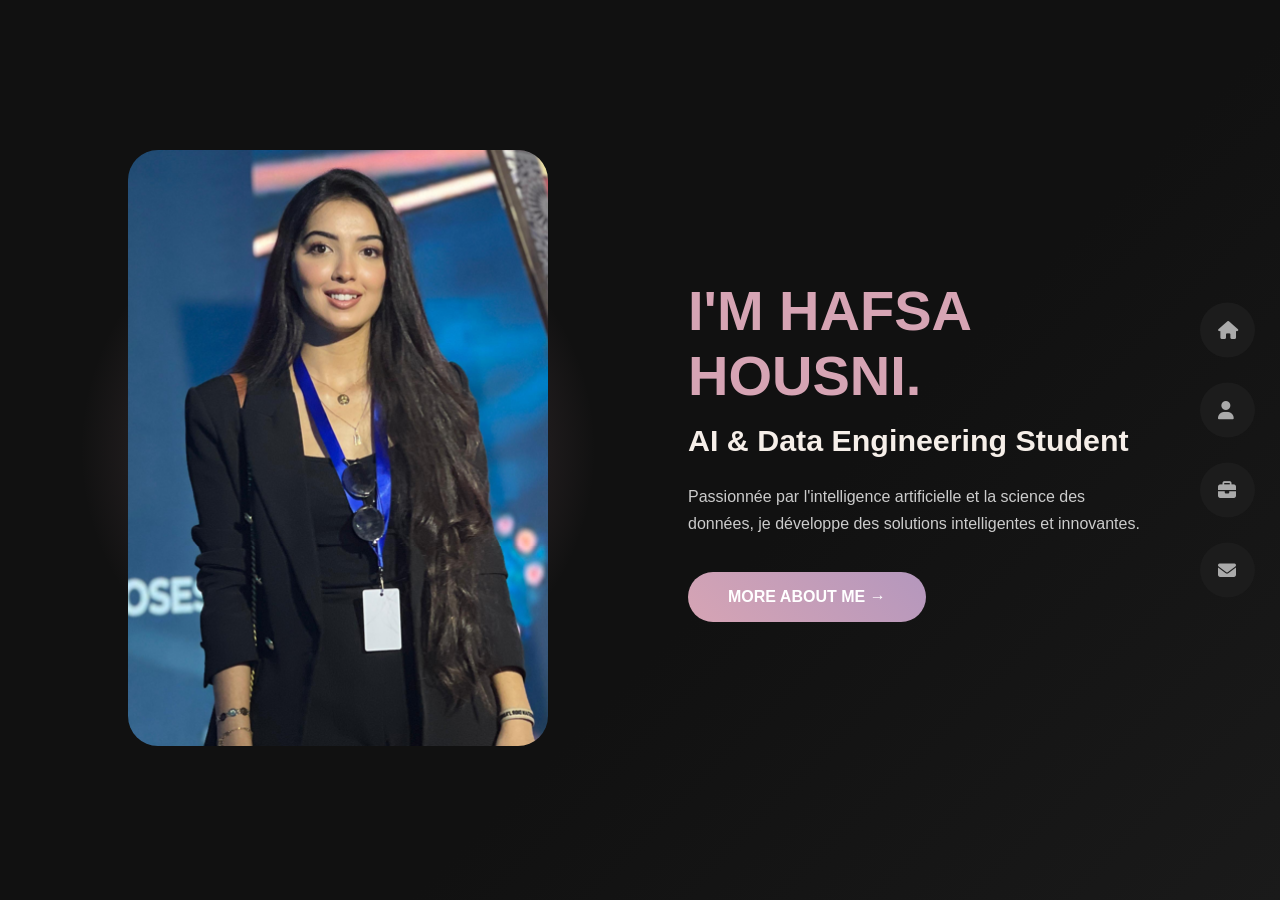
==== index.html @ fc38b6bf "Premier commit" ====
<!DOCTYPE html>
<html lang="fr">
<head>
<meta charset="UTF-8">
<meta name="viewport" content="width=device-width, initial-scale=1.0">
<title>Hafsa Housni | Portfolio</title>
<link rel="stylesheet" href="style.css">
<link rel="stylesheet" href="https://cdnjs.cloudflare.com/ajax/libs/font-awesome/6.5.0/css/all.min.css">
</head>

<body>

<!-- RIDEAU -->
<div class="curtain"></div>

<section class="hero">

    <!-- SIDE ICONS -->
    <div class="side-icons">

        <a href="index.html" class="icon">
            <i class="fas fa-home"></i>
            <span>HOME</span>
        </a>

        <a href="about.html" class="icon link-transition">
            <i class="fas fa-user"></i>
            <span>ABOUT</span>
        </a>

        <a href="projects.html" class="icon">
            <i class="fas fa-briefcase"></i>
            <span>PROJECTS</span>
        </a>

        <a href="contact.html" class="icon">
            <i class="fas fa-envelope"></i>
            <span>CONTACT</span>
        </a>

    </div>

    <div class="hero-container">

        <div class="hero-image">
            <img src="image.png" alt="Hafsa Housni">
        </div>

        <div class="hero-content">
            <h1>I'M HAFSA HOUSNI.</h1>
            <h2>AI & Data Engineering Student</h2>

            <p>
                Passionnée par l'intelligence artificielle et la science des données,
                je développe des solutions intelligentes et innovantes.
            </p>

            <a href="about.html" class="btn link-transition">
                MORE ABOUT ME →
            </a>
        </div>

    </div>

</section>

<script>
document.addEventListener("DOMContentLoaded", function () {

    const curtain = document.querySelector(".curtain");

    const links = document.querySelectorAll("a");

    links.forEach(link => {

        link.addEventListener("click", function (e) {

            const target = this.getAttribute("href");

            // Ignore liens externes (http, https, whatsapp, # etc.)
            if (
                target &&
                !target.startsWith("http") &&
                !target.startsWith("#") &&
                !this.hasAttribute("target")
            ) {

                e.preventDefault();

                curtain.classList.add("active");

                setTimeout(() => {
                    window.location.href = target;
                }, 700);
            }

        });

    });

});
</script>

</body>
</html>
---- style.css ----
:root {
    --primary: #d6a4b4;
    --secondary: #b497bd;
    --light: #f6efe9;
    --dark: #0f0f0f;
}

/* RESET */
* {
    margin: 0;
    padding: 0;
    box-sizing: border-box;
}

body {
    font-family: 'Segoe UI', sans-serif;
    background: var(--dark);
    color: white;
    overflow-x: hidden;
}

/* HERO */
.hero {
    height: 100vh;
    display: flex;
    align-items: center;
    background: linear-gradient(135deg, #111 60%, #1a1a1a 100%);
}

/* CONTAINER */
.hero-container {
    display: flex;
    align-items: center;
    justify-content: space-between;
    width: 80%;
    max-width: 1200px;
    margin: auto;
    gap: 140px;
}

/* IMAGE */
.hero-image {
    position: relative;
}

.hero-image img {
    width: 420px;
    border-radius: 30px;
    transition: 0.5s ease;
    position: relative;
    z-index: 2;
}

.hero-image::before {
    content: "";
    position: absolute;
    width: 520px;
    height: 520px;
    background: radial-gradient(circle, rgba(214,164,180,0.35), transparent 70%);
    border-radius: 50%;
    top: 50%;
    left: 50%;
    transform: translate(-50%, -50%);
    animation: pulse 4s infinite ease-in-out;
    z-index: 1;
}

.hero-image img:hover {
    transform: scale(1.08);
    box-shadow: 0 30px 70px rgba(214,164,180,0.5);
}

@keyframes pulse {
    0% { transform: translate(-50%, -50%) scale(1); opacity: 0.5; }
    50% { transform: translate(-50%, -50%) scale(1.15); opacity: 0.9; }
    100% { transform: translate(-50%, -50%) scale(1); opacity: 0.5; }
}

/* TEXT */
.hero-content {
    max-width: 500px;
}

.hero-content h1 {
    font-size: 3.5rem;
    color: var(--primary);
    margin-bottom: 15px;
}

.hero-content h2 {
    font-size: 1.9rem;
    margin-bottom: 25px;
    color: var(--light);
}

.hero-content p {
    line-height: 1.7;
    color: #ccc;
    margin-bottom: 35px;
}

/* BUTTON */
.btn {
    display: inline-block;
    padding: 16px 40px;
    background: linear-gradient(45deg, var(--primary), var(--secondary));
    color: white;
    text-decoration: none;
    border-radius: 50px;
    font-weight: bold;
    transition: 0.3s ease;
}

.btn:hover {
    transform: scale(1.06);
    box-shadow: 0 0 25px rgba(214, 164, 180, 0.7);
}

/* SIDE ICONS */
.side-icons {
    position: fixed;
    right: 25px;
    top: 50%;
    transform: translateY(-50%);
    display: flex;
    flex-direction: column;
    gap: 25px;
    z-index: 999;
}

.icon {
    display: flex;
    align-items: center;
    height: 55px;
    width: 55px;
    border-radius: 50px;
    background: #1c1c1c;
    color: #aaa;
    text-decoration: none;
    padding: 0 18px;
    transition: all 0.4s ease;
    overflow: hidden;
}

.icon i {
    font-size: 18px;
    min-width: 20px;
}

.icon span {
    margin-left: 15px;
    white-space: nowrap;
    opacity: 0;
    font-size: 14px;
    font-weight: 600;
    transition: opacity 0.3s ease;
}

/* Hover (ouvre vers la gauche) */
.icon:hover {
    width: 170px;
    background: linear-gradient(45deg, var(--primary), var(--secondary));
    color: white;
    transform: translateX(-10px);
}

.icon:hover span {
    opacity: 1;
}

/* ABOUT SECTION */
.about {
    height: 100vh;
    padding: 100px;
    background: #111;
}

/* RIDEAU ADAPTÉ À TA PALETTE */
.curtain {
    position: fixed;
    top: -100%;
    left: 0;
    width: 100%;
    height: 100%;
    background: linear-gradient(
        to bottom,
        var(--primary),
        var(--secondary),
        #8e6b97
    );
    z-index: 9999;
    transition: top 0.7s ease-in-out;
}

.curtain.active {
    top: 0;
}

.about-page {
    height: 100vh;
    background: linear-gradient(135deg, #111 60%, #1a1a1a 100%);
    display: flex;
    align-items: center;
}

.about-container {
    width: 80%;
    max-width: 1000px;
    margin: auto;
}

.about-container h1 {
    font-size: 3rem;
    color: var(--primary);
    margin-bottom: 30px;
}

/* ABOUT PAGE */

.about-page {
    padding: 100px 10%;
    background: linear-gradient(135deg, #111, #0f0f0f);
}

.about-title {
    text-align: center;
    font-size: 3rem;
    margin-bottom: 80px;
}

.about-title span {
    color: var(--primary);
}

.about-top {
    display: flex;
    justify-content: space-between;
    gap: 80px;
    margin-bottom: 100px;
}

.personal-info h3 {
    margin-bottom: 20px;
}

.personal-info p {
    margin-bottom: 12px;
    color: #ccc;
}

.download-btn {
    display: inline-block;
    margin-top: 20px;
    padding: 12px 25px;
    border-radius: 40px;
    background: linear-gradient(45deg, var(--primary), var(--secondary));
    color: white;
    text-decoration: none;
}

.stats {
    display: grid;
    grid-template-columns: repeat(2, 200px);
    gap: 30px;
}

.stat-box {
    background: #1a1a1a;
    padding: 30px;
    border-radius: 20px;
    text-align: center;
}

.stat-box h2 {
    color: var(--primary);
    font-size: 2rem;
}

.section-title {
    text-align: center;
    margin: 60px 0;
}

.skills-grid {
    display: grid;
    grid-template-columns: repeat(4, 1fr); /* 3 par ligne */
    gap: 70px 40px;
    justify-items: center;
    margin-bottom: 100px;
}

.circle {
    width: 120px;
    height: 120px;
    border-radius: 50%;
    border: 8px solid var(--secondary);
    display: flex;
    align-items: center;
    justify-content: center;
    margin: auto;
    color: white;
    font-weight: bold;
}

.timeline {
    border-left: 2px solid var(--secondary);
    padding-left: 40px;
}

.timeline-item {
    margin-bottom: 40px;
}

.year {
    background: var(--primary);
    padding: 5px 12px;
    border-radius: 20px;
    font-size: 12px;
}

/* RESPONSIVE */
@media (max-width: 900px) {
    .hero-container {
        flex-direction: column;
        text-align: center;
        gap: 60px;
    }

    .hero-image img {
        width: 260px;
    }

    .side-icons {
        display: none;
    }
}

/* CONTACT PAGE */

.contact-page {
    height: 100vh;
    background: linear-gradient(135deg, #111 60%, #0f0f0f 100%);
    display: flex;
    align-items: center;
    justify-content: center;
    text-align: center;
}

.contact-container {
    max-width: 600px;
}

.contact-title {
    font-size: 3.5rem;
    margin-bottom: 20px;
}

.contact-title span {
    color: var(--primary);
}

.contact-container h3 {
    margin-bottom: 20px;
}

.contact-container p {
    color: #ccc;
    margin-bottom: 40px;
}

.phone-box {
    background: #1a1a1a;
    padding: 20px;
    border-radius: 20px;
    margin-bottom: 40px;
}

.phone-box i {
    font-size: 24px;
    color: var(--primary);
    margin-bottom: 10px;
}

.send-btn {
    display: inline-block;
    padding: 15px 35px;
    border-radius: 50px;
    background: linear-gradient(45deg, var(--primary), var(--secondary));
    color: white;
    text-decoration: none;
    font-weight: bold;
    transition: 0.3s ease;
    margin-bottom: 40px;
}

.send-btn:hover {
    transform: scale(1.05);
    box-shadow: 0 0 25px rgba(214,164,180,0.6);
}

.social-icons {
    display: flex;
    justify-content: center;
    gap: 25px;
}

.social-icons a {
    width: 45px;
    height: 45px;
    background: #1c1c1c;
    border-radius: 50%;
    display: flex;
    align-items: center;
    justify-content: center;
    color: white;
    font-size: 18px;
    transition: 0.3s;
}

.social-icons a:hover {
    background: linear-gradient(45deg, var(--primary), var(--secondary));
}

.projects-page {
    padding: 120px 10%;
    background: linear-gradient(135deg, #111, #0f0f0f);
}

.projects-title {
    text-align: center;
    font-size: 3rem;
    margin-bottom: 80px;
}

.projects-title span {
    color: var(--primary);
}

.projects-grid {
    display: grid;
    grid-template-columns: repeat(3, 1fr);
    gap: 40px;
}

.project-card {
    height: 220px;
    background: #1a1a1a;
    border-radius: 20px;
    position: relative;
    overflow: hidden;
    cursor: pointer;
    transition: 0.4s ease;
}

.project-card:hover {
    transform: translateY(-10px);
    box-shadow: 0 20px 40px rgba(214,164,180,0.3);
}

.project-overlay {
    position: absolute;
    bottom: 0;
    width: 100%;
    padding: 20px;
    background: linear-gradient(to top, rgba(0,0,0,0.8), transparent);
}

.project-overlay h3 {
    margin-bottom: 5px;
    color: var(--primary);
}

.project-overlay p {
    font-size: 14px;
    color: #ccc;
}

@media (max-width: 900px) {
    .projects-grid {
        grid-template-columns: 1fr;
    }
}
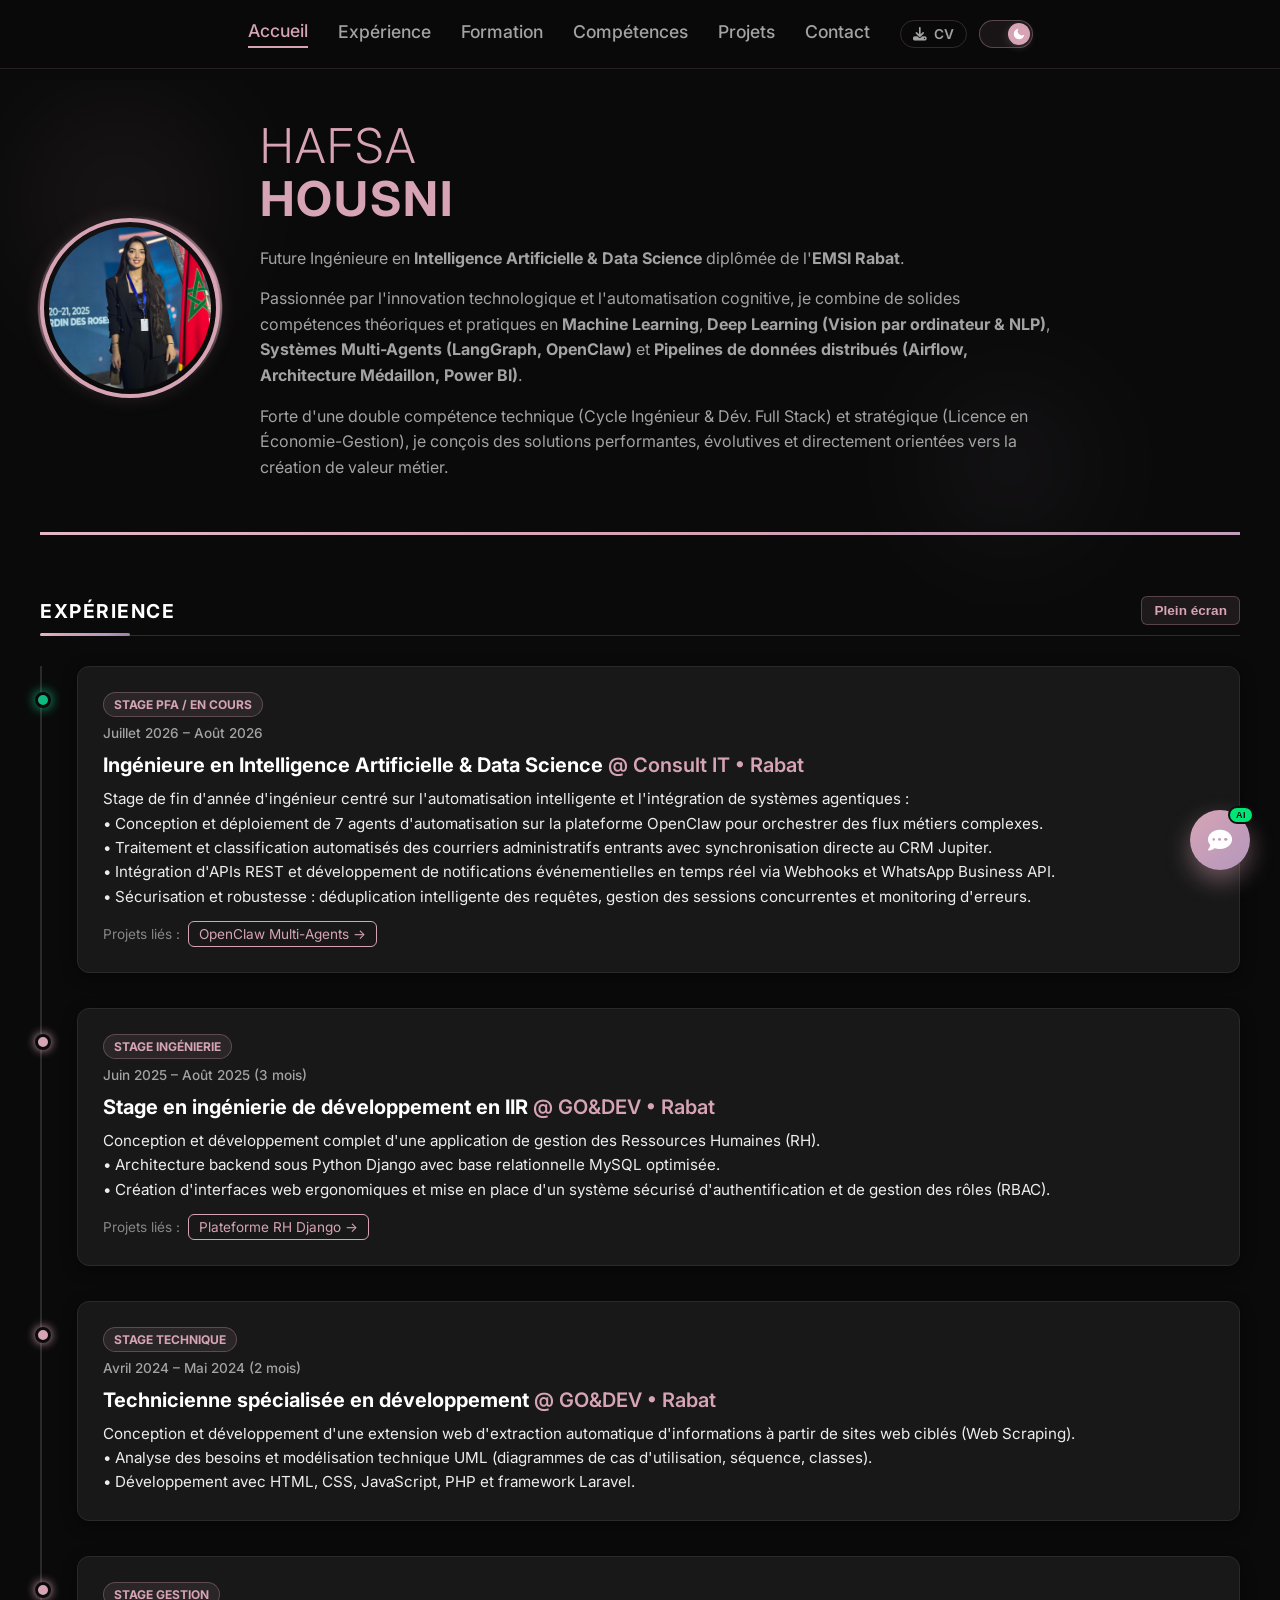
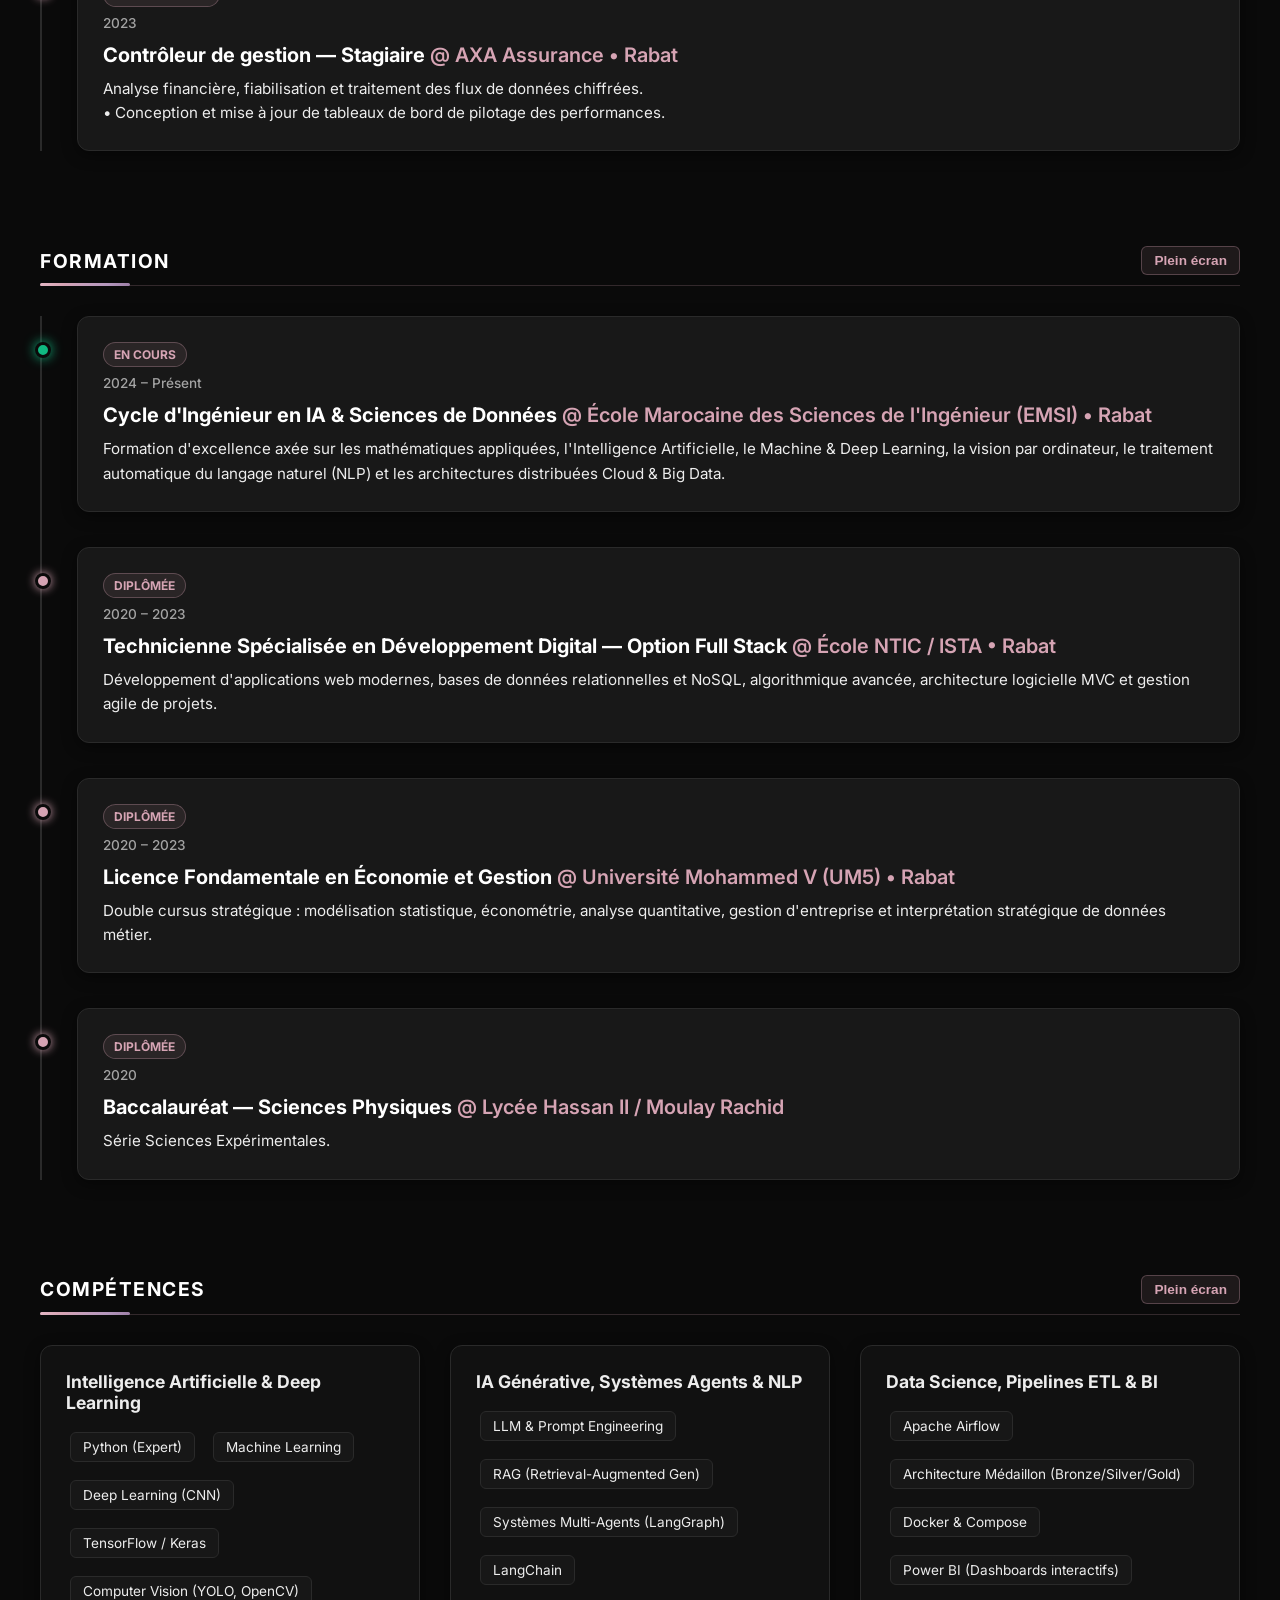
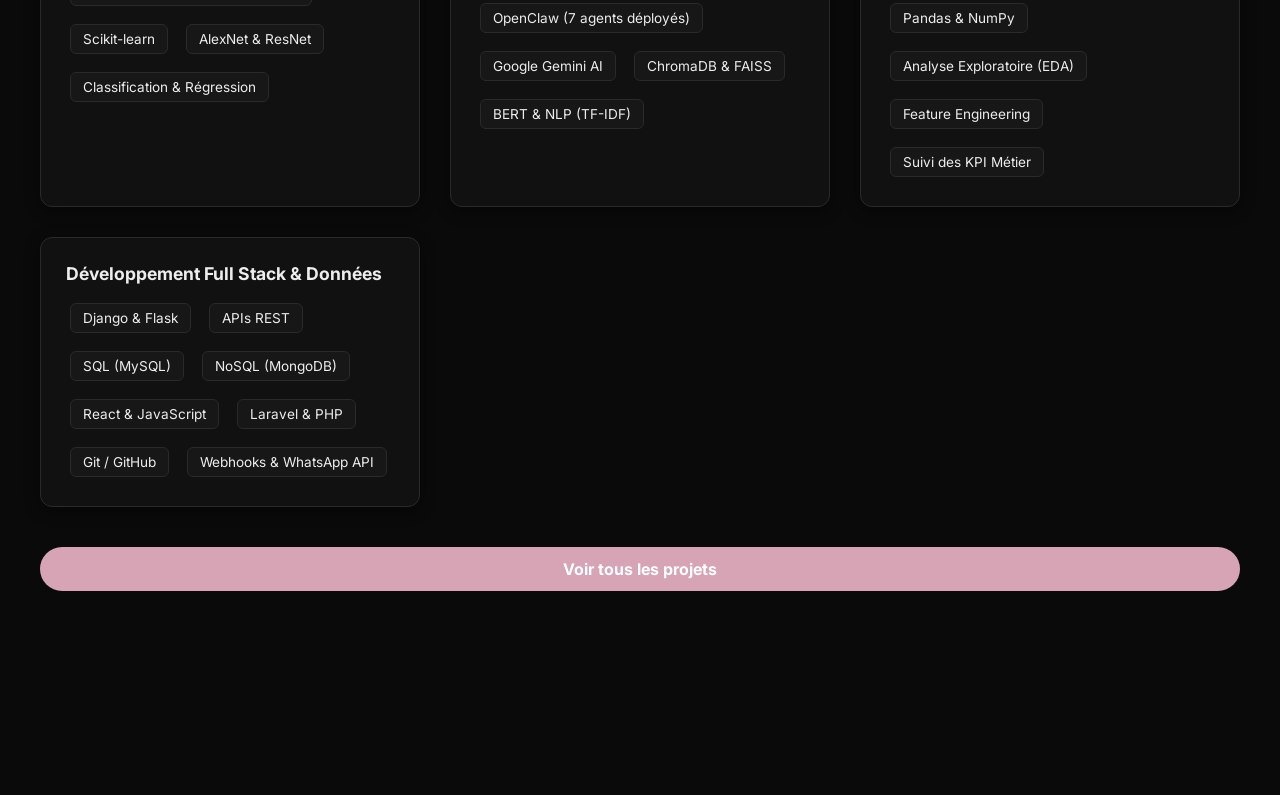
==== commit 8ff5c074: "Update portfolio" ====
--- a/index.html
+++ b/index.html
@@ -1,105 +1,527 @@
 <!DOCTYPE html>
-<html lang="fr">
+<html lang="fr" data-theme="dark">
 <head>
 <meta charset="UTF-8">
-<meta name="viewport" content="width=device-width, initial-scale=1.0">
+<meta name="viewport" content="width=device-width, initial-scale=1.0, viewport-fit=cover">
 <title>Hafsa Housni | Portfolio</title>
 <link rel="stylesheet" href="style.css">
+<link rel="stylesheet" href="chatbot.css">
 <link rel="stylesheet" href="https://cdnjs.cloudflare.com/ajax/libs/font-awesome/6.5.0/css/all.min.css">
+<script>
+  (function () {
+    var theme;
+    try { theme = localStorage.getItem('portfolio-theme'); } catch (e) { theme = null; }
+    if (theme !== 'light' && theme !== 'dark') {
+      theme = window.matchMedia && window.matchMedia('(prefers-color-scheme: dark)').matches ? 'dark' : 'dark';
+    }
+    document.documentElement.setAttribute('data-theme', theme);
+  })();
+</script>
 </head>
 
 <body>
-
-<!-- RIDEAU -->
-<div class="curtain"></div>
-
-<section class="hero">
-
-    <!-- SIDE ICONS -->
-    <div class="side-icons">
-
-        <a href="index.html" class="icon">
-            <i class="fas fa-home"></i>
-            <span>HOME</span>
-        </a>
-
-        <a href="about.html" class="icon link-transition">
-            <i class="fas fa-user"></i>
-            <span>ABOUT</span>
-        </a>
-
-        <a href="projects.html" class="icon">
-            <i class="fas fa-briefcase"></i>
-            <span>PROJECTS</span>
-        </a>
-
-        <a href="contact.html" class="icon">
-            <i class="fas fa-envelope"></i>
-            <span>CONTACT</span>
-        </a>
+<div id="root">
+    <div class="app-layout">
+
+        <!-- TOP NAVBAR (Style Exact Iyad Hadife) -->
+        <nav class="top-navbar" id="topNavbar">
+            <a href="#home" class="nav-brand-mobile">Portfolio</a>
+            <div class="nav-backdrop" id="navBackdrop" aria-hidden="true"></div>
+            
+            <div class="nav-links-container" id="navLinksContainer">
+                <a href="#home" class="nav-link active" data-nav="home">
+                    <span class="nav-link-icon" aria-hidden="true">⌂</span>
+                    <span class="nav-link-label">Accueil</span>
+                </a>
+                <a href="#experience" class="nav-link" data-nav="experience">
+                    <span class="nav-link-icon" aria-hidden="true">💼</span>
+                    <span class="nav-link-label">Expérience</span>
+                </a>
+                <a href="#education" class="nav-link" data-nav="education">
+                    <span class="nav-link-icon" aria-hidden="true">🎓</span>
+                    <span class="nav-link-label">Formation</span>
+                </a>
+                <a href="#skills" class="nav-link" data-nav="skills">
+                    <span class="nav-link-icon" aria-hidden="true">⚙</span>
+                    <span class="nav-link-label">Compétences</span>
+                </a>
+                <a href="projects.html" class="nav-link" data-nav="projects">
+                    <span class="nav-link-icon" aria-hidden="true">📁</span>
+                    <span class="nav-link-label">Projets</span>
+                </a>
+                <a href="contact.html" class="nav-link" data-nav="contact">
+                    <span class="nav-link-icon" aria-hidden="true">✉</span>
+                    <span class="nav-link-label">Contact</span>
+                </a>
+                <span class="nav-swipe-hint" aria-hidden="true">Glisser pour fermer</span>
+            </div>
+
+            <div class="nav-actions">
+                <a href="Hafsa_Housni_CV.pdf" download class="nav-link" style="border: 1px solid var(--border-light); padding: 5px 12px; border-radius: 18px; font-size: 0.85rem; font-weight: 600;">
+                    <i class="fas fa-download" style="margin-right: 4px;"></i> CV
+                </a>
+
+                <!-- THEME TOGGLE (Sun / Moon) -->
+                <button type="button" class="theme-toggle dark" id="themeToggleBtn" title="Changer de thème" aria-label="Changer de thème">
+                    <div class="theme-toggle-track">
+                        <div class="theme-toggle-thumb">
+                            <svg class="icon-sun" viewBox="0 0 24 24" fill="none" stroke="currentColor" stroke-width="2">
+                                <circle cx="12" cy="12" r="5"></circle>
+                                <line x1="12" y1="1" x2="12" y2="3"></line>
+                                <line x1="12" y1="21" x2="12" y2="23"></line>
+                                <line x1="4.22" y1="4.22" x2="5.64" y2="5.64"></line>
+                                <line x1="18.36" y1="18.36" x2="19.78" y2="19.78"></line>
+                                <line x1="1" y1="12" x2="3" y2="12"></line>
+                                <line x1="21" y1="12" x2="23" y2="12"></line>
+                                <line x1="4.22" y1="19.78" x2="5.64" y2="18.36"></line>
+                                <line x1="18.36" y1="5.64" x2="19.78" y2="4.22"></line>
+                            </svg>
+                            <svg class="icon-moon" viewBox="0 0 24 24" fill="currentColor">
+                                <path d="M21 12.79A9 9 0 1 1 11.21 3 7 7 0 0 0 21 12.79z"></path>
+                            </svg>
+                        </div>
+                    </div>
+                </button>
+
+                <!-- HAMBURGER BUTTON -->
+                <button class="hamburger-btn" id="hamburgerBtn" title="Menu" aria-label="Menu" aria-expanded="false">
+                    <span></span>
+                    <span></span>
+                    <span></span>
+                </button>
+            </div>
+
+            <!-- SCROLL PROGRESS BAR -->
+            <div class="scroll-progress" id="scrollProgressBar" aria-hidden="true"></div>
+        </nav>
+
+        <!-- MAIN CONTENT (Style Exact Iyad Hadife) -->
+        <main class="main-content">
+            <div class="about-container" id="home">
+
+                <!-- ==========================================
+                     PROFILE HEADER
+                     ========================================== -->
+                <section class="profile-header">
+                    <div class="profile-image-container">
+                        <img src="c.jpg" alt="Hafsa Housni" class="profile-image">
+                    </div>
+                    <div class="profile-info">
+                        <h1>
+                            <span class="first-name">HAFSA</span>
+                            <br>
+                            <span class="last-name">HOUSNI</span>
+                        </h1>
+                        <div class="profile-text">
+                            <p>
+                                Future Ingénieure en <strong>Intelligence Artificielle &amp; Data Science</strong> diplômée de l'<strong>EMSI Rabat</strong>.
+                            </p>
+                            <p>
+                                Passionnée par l'innovation technologique et l'automatisation cognitive, je combine de solides compétences théoriques et pratiques en 
+                                <strong>Machine Learning</strong>, <strong>Deep Learning (Vision par ordinateur &amp; NLP)</strong>, 
+                                <strong>Systèmes Multi-Agents (LangGraph, OpenClaw)</strong> et <strong>Pipelines de données distribués (Airflow, Architecture Médaillon, Power BI)</strong>.
+                            </p>
+                            <p>
+                                Forte d'une double compétence technique (Cycle Ingénieur &amp; Dév. Full Stack) et stratégique (Licence en Économie-Gestion), 
+                                je conçois des solutions performantes, évolutives et directement orientées vers la création de valeur métier.
+                            </p>
+                        </div>
+                    </div>
+                </section>
+
+                <div class="main-content-grid">
+
+                    <!-- ==========================================
+                         EXPÉRIENCE PROFESSIONNELLE
+                         ========================================== -->
+                    <section class="journey-section" id="experience">
+                        <div class="section-title-wrapper">
+                            <h2>Expérience</h2>
+                            <div class="section-header-actions">
+                                <button class="fullscreen-toggle-btn" id="fsExpBtn">Plein écran</button>
+                            </div>
+                        </div>
+
+                        <div class="timeline-frise">
+
+                            <!-- Expérience 1 -->
+                            <div class="timeline-frise-item zoom-timeline-card">
+                                <div class="timeline-frise-dot" data-status="Current"></div>
+                                <div class="timeline-frise-content">
+                                    <div class="journey-header-flex">
+                                        <span class="status-badge">Stage PFA / En cours</span>
+                                    </div>
+                                    <span class="timeline-date-badge">Juillet 2026 – Août 2026</span>
+                                    <h4>Ingénieure en Intelligence Artificielle &amp; Data Science <span class="company-name">@ Consult IT &bull; Rabat</span></h4>
+                                    <p>Stage de fin d'année d'ingénieur centré sur l'automatisation intelligente et l'intégration de systèmes agentiques :
+• Conception et déploiement de 7 agents d'automatisation sur la plateforme OpenClaw pour orchestrer des flux métiers complexes.
+• Traitement et classification automatisés des courriers administratifs entrants avec synchronisation directe au CRM Jupiter.
+• Intégration d'APIs REST et développement de notifications événementielles en temps réel via Webhooks et WhatsApp Business API.
+• Sécurisation et robustesse : déduplication intelligente des requêtes, gestion des sessions concurrentes et monitoring d'erreurs.</p>
+                                    <div class="experience-projects">
+                                        <span class="experience-projects-label">Projets liés :</span>
+                                        <a href="projects.html" class="experience-project-link">OpenClaw Multi-Agents →</a>
+                                    </div>
+                                </div>
+                            </div>
+
+                            <!-- Expérience 2 -->
+                            <div class="timeline-frise-item zoom-timeline-card">
+                                <div class="timeline-frise-dot" data-status="Previously"></div>
+                                <div class="timeline-frise-content">
+                                    <div class="journey-header-flex">
+                                        <span class="status-badge">Stage Ingénierie</span>
+                                    </div>
+                                    <span class="timeline-date-badge">Juin 2025 – Août 2025 (3 mois)</span>
+                                    <h4>Stage en ingénierie de développement en IIR <span class="company-name">@ GO&amp;DEV &bull; Rabat</span></h4>
+                                    <p>Conception et développement complet d'une application de gestion des Ressources Humaines (RH).
+• Architecture backend sous Python Django avec base relationnelle MySQL optimisée.
+• Création d'interfaces web ergonomiques et mise en place d'un système sécurisé d'authentification et de gestion des rôles (RBAC).</p>
+                                    <div class="experience-projects">
+                                        <span class="experience-projects-label">Projets liés :</span>
+                                        <a href="projects.html" class="experience-project-link">Plateforme RH Django →</a>
+                                    </div>
+                                </div>
+                            </div>
+
+                            <!-- Expérience 3 -->
+                            <div class="timeline-frise-item zoom-timeline-card">
+                                <div class="timeline-frise-dot" data-status="Previously"></div>
+                                <div class="timeline-frise-content">
+                                    <div class="journey-header-flex">
+                                        <span class="status-badge">Stage Technique</span>
+                                    </div>
+                                    <span class="timeline-date-badge">Avril 2024 – Mai 2024 (2 mois)</span>
+                                    <h4>Technicienne spécialisée en développement <span class="company-name">@ GO&amp;DEV &bull; Rabat</span></h4>
+                                    <p>Conception et développement d'une extension web d'extraction automatique d'informations à partir de sites web ciblés (Web Scraping).
+• Analyse des besoins et modélisation technique UML (diagrammes de cas d'utilisation, séquence, classes).
+• Développement avec HTML, CSS, JavaScript, PHP et framework Laravel.</p>
+                                </div>
+                            </div>
+
+                            <!-- Expérience 4 -->
+                            <div class="timeline-frise-item zoom-timeline-card">
+                                <div class="timeline-frise-dot" data-status="Previously"></div>
+                                <div class="timeline-frise-content">
+                                    <div class="journey-header-flex">
+                                        <span class="status-badge">Stage Gestion</span>
+                                    </div>
+                                    <span class="timeline-date-badge">2023</span>
+                                    <h4>Contrôleur de gestion — Stagiaire <span class="company-name">@ AXA Assurance &bull; Rabat</span></h4>
+                                    <p>Analyse financière, fiabilisation et traitement des flux de données chiffrées.
+• Conception et mise à jour de tableaux de bord de pilotage des performances.</p>
+                                </div>
+                            </div>
+
+                        </div>
+                    </section>
+
+                    <!-- ==========================================
+                         FORMATION ACADÉMIQUE
+                         ========================================== -->
+                    <section class="journey-section" id="education">
+                        <div class="section-title-wrapper">
+                            <h2>Formation</h2>
+                            <div class="section-header-actions">
+                                <button class="fullscreen-toggle-btn" id="fsEduBtn">Plein écran</button>
+                            </div>
+                        </div>
+
+                        <div class="timeline-frise">
+
+                            <!-- Formation 1 -->
+                            <div class="timeline-frise-item zoom-timeline-card">
+                                <div class="timeline-frise-dot" data-status="Current"></div>
+                                <div class="timeline-frise-content">
+                                    <div class="journey-header-flex">
+                                        <span class="status-badge">En cours</span>
+                                    </div>
+                                    <span class="timeline-date-badge">2024 – Présent</span>
+                                    <h4>Cycle d'Ingénieur en IA &amp; Sciences de Données <span class="company-name">@ École Marocaine des Sciences de l'Ingénieur (EMSI) &bull; Rabat</span></h4>
+                                    <p>Formation d'excellence axée sur les mathématiques appliquées, l'Intelligence Artificielle, le Machine &amp; Deep Learning, la vision par ordinateur, le traitement automatique du langage naturel (NLP) et les architectures distribuées Cloud &amp; Big Data.</p>
+                                </div>
+                            </div>
+
+                            <!-- Formation 2 -->
+                            <div class="timeline-frise-item zoom-timeline-card">
+                                <div class="timeline-frise-dot" data-status="Graduated"></div>
+                                <div class="timeline-frise-content">
+                                    <div class="journey-header-flex">
+                                        <span class="status-badge">Diplômée</span>
+                                    </div>
+                                    <span class="timeline-date-badge">2020 – 2023</span>
+                                    <h4>Technicienne Spécialisée en Développement Digital — Option Full Stack <span class="company-name">@ École NTIC / ISTA &bull; Rabat</span></h4>
+                                    <p>Développement d'applications web modernes, bases de données relationnelles et NoSQL, algorithmique avancée, architecture logicielle MVC et gestion agile de projets.</p>
+                                </div>
+                            </div>
+
+                            <!-- Formation 3 -->
+                            <div class="timeline-frise-item zoom-timeline-card">
+                                <div class="timeline-frise-dot" data-status="Graduated"></div>
+                                <div class="timeline-frise-content">
+                                    <div class="journey-header-flex">
+                                        <span class="status-badge">Diplômée</span>
+                                    </div>
+                                    <span class="timeline-date-badge">2020 – 2023</span>
+                                    <h4>Licence Fondamentale en Économie et Gestion <span class="company-name">@ Université Mohammed V (UM5) &bull; Rabat</span></h4>
+                                    <p>Double cursus stratégique : modélisation statistique, économétrie, analyse quantitative, gestion d'entreprise et interprétation stratégique de données métier.</p>
+                                </div>
+                            </div>
+
+                            <!-- Formation 4 -->
+                            <div class="timeline-frise-item zoom-timeline-card">
+                                <div class="timeline-frise-dot" data-status="Graduated"></div>
+                                <div class="timeline-frise-content">
+                                    <div class="journey-header-flex">
+                                        <span class="status-badge">Diplômée</span>
+                                    </div>
+                                    <span class="timeline-date-badge">2020</span>
+                                    <h4>Baccalauréat — Sciences Physiques <span class="company-name">@ Lycée Hassan II / Moulay Rachid</span></h4>
+                                    <p>Série Sciences Expérimentales.</p>
+                                </div>
+                            </div>
+
+                        </div>
+                    </section>
+
+                    <!-- ==========================================
+                         COMPÉTENCES TECHNIQUES
+                         ========================================== -->
+                    <section class="skills-section" id="skills">
+                        <div class="section-title-wrapper">
+                            <h2>Compétences</h2>
+                            <div class="section-header-actions">
+                                <button class="fullscreen-toggle-btn" id="fsSkillsBtn">Plein écran</button>
+                            </div>
+                        </div>
+
+                        <div class="skills-grid">
+
+                            <!-- Catégorie 1 -->
+                            <div class="skill-category zoom-card">
+                                <div class="category-header-flex">
+                                    <h3>Intelligence Artificielle &amp; Deep Learning</h3>
+                                </div>
+                                <div class="pills-container">
+                                    <span class="skill-pill-editable zoom-pill">Python (Expert)</span>
+                                    <span class="skill-pill-editable zoom-pill">Machine Learning</span>
+                                    <span class="skill-pill-editable zoom-pill">Deep Learning (CNN)</span>
+                                    <span class="skill-pill-editable zoom-pill">TensorFlow / Keras</span>
+                                    <span class="skill-pill-editable zoom-pill">Computer Vision (YOLO, OpenCV)</span>
+                                    <span class="skill-pill-editable zoom-pill">Scikit-learn</span>
+                                    <span class="skill-pill-editable zoom-pill">AlexNet &amp; ResNet</span>
+                                    <span class="skill-pill-editable zoom-pill">Classification &amp; Régression</span>
+                                </div>
+                            </div>
+
+                            <!-- Catégorie 2 -->
+                            <div class="skill-category zoom-card">
+                                <div class="category-header-flex">
+                                    <h3>IA Générative, Systèmes Agents &amp; NLP</h3>
+                                </div>
+                                <div class="pills-container">
+                                    <span class="skill-pill-editable zoom-pill">LLM &amp; Prompt Engineering</span>
+                                    <span class="skill-pill-editable zoom-pill">RAG (Retrieval-Augmented Gen)</span>
+                                    <span class="skill-pill-editable zoom-pill">Systèmes Multi-Agents (LangGraph)</span>
+                                    <span class="skill-pill-editable zoom-pill">LangChain</span>
+                                    <span class="skill-pill-editable zoom-pill">OpenClaw (7 agents déployés)</span>
+                                    <span class="skill-pill-editable zoom-pill">Google Gemini AI</span>
+                                    <span class="skill-pill-editable zoom-pill">ChromaDB &amp; FAISS</span>
+                                    <span class="skill-pill-editable zoom-pill">BERT &amp; NLP (TF-IDF)</span>
+                                </div>
+                            </div>
+
+                            <!-- Catégorie 3 -->
+                            <div class="skill-category zoom-card">
+                                <div class="category-header-flex">
+                                    <h3>Data Science, Pipelines ETL &amp; BI</h3>
+                                </div>
+                                <div class="pills-container">
+                                    <span class="skill-pill-editable zoom-pill">Apache Airflow</span>
+                                    <span class="skill-pill-editable zoom-pill">Architecture Médaillon (Bronze/Silver/Gold)</span>
+                                    <span class="skill-pill-editable zoom-pill">Docker &amp; Compose</span>
+                                    <span class="skill-pill-editable zoom-pill">Power BI (Dashboards interactifs)</span>
+                                    <span class="skill-pill-editable zoom-pill">Pandas &amp; NumPy</span>
+                                    <span class="skill-pill-editable zoom-pill">Analyse Exploratoire (EDA)</span>
+                                    <span class="skill-pill-editable zoom-pill">Feature Engineering</span>
+                                    <span class="skill-pill-editable zoom-pill">Suivi des KPI Métier</span>
+                                </div>
+                            </div>
+
+                            <!-- Catégorie 4 -->
+                            <div class="skill-category zoom-card">
+                                <div class="category-header-flex">
+                                    <h3>Développement Full Stack &amp; Données</h3>
+                                </div>
+                                <div class="pills-container">
+                                    <span class="skill-pill-editable zoom-pill">Django &amp; Flask</span>
+                                    <span class="skill-pill-editable zoom-pill">APIs REST</span>
+                                    <span class="skill-pill-editable zoom-pill">SQL (MySQL)</span>
+                                    <span class="skill-pill-editable zoom-pill">NoSQL (MongoDB)</span>
+                                    <span class="skill-pill-editable zoom-pill">React &amp; JavaScript</span>
+                                    <span class="skill-pill-editable zoom-pill">Laravel &amp; PHP</span>
+                                    <span class="skill-pill-editable zoom-pill">Git / GitHub</span>
+                                    <span class="skill-pill-editable zoom-pill">Webhooks &amp; WhatsApp API</span>
+                                </div>
+                            </div>
+
+                        </div>
+
+                        <div class="view-projects-wrapper" style="margin-top: 40px;">
+                            <a href="projects.html" class="view-projects-btn">Voir tous les projets</a>
+                        </div>
+                    </section>
+
+                </div>
+
+            </div>
+        </main>
+
+        <!-- SCROLL TO TOP BUTTON (Style Iyad Hadife) -->
+        <button class="scroll-to-top-btn" id="scrollToTopBtn" title="Retour en haut" aria-label="Retour en haut">
+            <svg width="20" height="20" viewBox="0 0 24 24" fill="none" stroke="currentColor" stroke-width="2.6" stroke-linecap="round" stroke-linejoin="round" aria-hidden="true">
+                <path d="M12 19V5M5 12l7-7 7 7"></path>
+            </svg>
+        </button>
 
     </div>
-
-    <div class="hero-container">
-
-        <div class="hero-image">
-            <img src="image.png" alt="Hafsa Housni">
-        </div>
-
-        <div class="hero-content">
-            <h1>I'M HAFSA HOUSNI.</h1>
-            <h2>AI & Data Engineering Student</h2>
-
-            <p>
-                Passionnée par l'intelligence artificielle et la science des données,
-                je développe des solutions intelligentes et innovantes.
-            </p>
-
-            <a href="about.html" class="btn link-transition">
-                MORE ABOUT ME →
-            </a>
-        </div>
-
-    </div>
-
-</section>
-
+</div>
+
+<!-- SCRIPTS D'INTERACTION EXACTS STYLE IYAD HADIFE -->
 <script>
 document.addEventListener("DOMContentLoaded", function () {
 
-    const curtain = document.querySelector(".curtain");
-
-    const links = document.querySelectorAll("a");
-
-    links.forEach(link => {
-
-        link.addEventListener("click", function (e) {
-
-            const target = this.getAttribute("href");
-
-            // Ignore liens externes (http, https, whatsapp, # etc.)
-            if (
-                target &&
-                !target.startsWith("http") &&
-                !target.startsWith("#") &&
-                !this.hasAttribute("target")
-            ) {
-
-                e.preventDefault();
-
-                curtain.classList.add("active");
-
-                setTimeout(() => {
-                    window.location.href = target;
-                }, 700);
+    // --- THEME SWITCHER (Light / Dark) ---
+    const themeToggleBtn = document.getElementById("themeToggleBtn");
+    function toggleTheme() {
+        const currentTheme = document.documentElement.getAttribute("data-theme") || "dark";
+        const newTheme = currentTheme === "dark" ? "light" : "dark";
+        document.documentElement.classList.add("theme-switching");
+        document.documentElement.setAttribute("data-theme", newTheme);
+        try { localStorage.setItem("portfolio-theme", newTheme); } catch(e) {}
+        if (themeToggleBtn) {
+            themeToggleBtn.className = "theme-toggle " + newTheme;
+        }
+        setTimeout(() => {
+            document.documentElement.classList.remove("theme-switching");
+        }, 400);
+    }
+    if (themeToggleBtn) themeToggleBtn.addEventListener("click", toggleTheme);
+
+    // --- SCROLL PROGRESS BAR ---
+    const scrollBar = document.getElementById("scrollProgressBar");
+    function updateScrollProgress() {
+        const totalHeight = document.documentElement.scrollHeight - window.innerHeight;
+        const progress = totalHeight > 0 ? Math.min(window.scrollY / totalHeight, 1) : 0;
+        if (scrollBar) {
+            scrollBar.style.transform = `scaleX(${progress})`;
+        }
+    }
+    window.addEventListener("scroll", updateScrollProgress, { passive: true });
+    window.addEventListener("resize", updateScrollProgress);
+    updateScrollProgress();
+
+    // --- SCROLL TO TOP BUTTON ---
+    const scrollBtn = document.getElementById("scrollToTopBtn");
+    window.addEventListener("scroll", function () {
+        if (scrollBtn) {
+            if (window.scrollY > 300) {
+                scrollBtn.style.display = "flex";
+            } else {
+                scrollBtn.style.display = "none";
             }
-
+        }
+    }, { passive: true });
+    if (scrollBtn) {
+        scrollBtn.addEventListener("click", function () {
+            window.scrollTo({ top: 0, behavior: "smooth" });
         });
-
+    }
+
+    // --- MOBILE HAMBURGER & DRAWER ---
+    const hamburgerBtn = document.getElementById("hamburgerBtn");
+    const navDrawer = document.getElementById("navLinksContainer");
+    const navBackdrop = document.getElementById("navBackdrop");
+
+    function toggleNav() {
+        const isOpen = hamburgerBtn.classList.contains("open");
+        if (isOpen) {
+            hamburgerBtn.classList.remove("open");
+            hamburgerBtn.setAttribute("aria-expanded", "false");
+            navDrawer.classList.remove("open");
+            navBackdrop.classList.remove("open");
+            document.body.style.overflow = "";
+        } else {
+            hamburgerBtn.classList.add("open");
+            hamburgerBtn.setAttribute("aria-expanded", "true");
+            navDrawer.classList.add("open");
+            navBackdrop.classList.add("open");
+            document.body.style.overflow = "hidden";
+        }
+    }
+
+    function closeNav() {
+        hamburgerBtn.classList.remove("open");
+        hamburgerBtn.setAttribute("aria-expanded", "false");
+        navDrawer.classList.remove("open");
+        navBackdrop.classList.remove("open");
+        document.body.style.overflow = "";
+    }
+
+    if (hamburgerBtn) hamburgerBtn.addEventListener("click", toggleNav);
+    if (navBackdrop) navBackdrop.addEventListener("click", closeNav);
+
+    // Close on link click
+    const navLinks = document.querySelectorAll(".nav-links-container .nav-link");
+    navLinks.forEach(link => {
+        link.addEventListener("click", function () {
+            closeNav();
+        });
     });
+
+    // --- SCROLL SPY (Active link update) ---
+    const spySections = ["home", "experience", "education", "skills"];
+    window.addEventListener("scroll", function () {
+        let activeId = "home";
+        for (let id of spySections) {
+            const el = document.getElementById(id);
+            if (el) {
+                const rect = el.getBoundingClientRect();
+                if (rect.top <= window.innerHeight / 3 && rect.bottom >= window.innerHeight / 3) {
+                    activeId = id;
+                }
+            }
+        }
+        navLinks.forEach(link => {
+            const nav = link.getAttribute("data-nav");
+            if (nav === activeId) {
+                link.classList.add("active");
+            } else if (nav !== "projects" && nav !== "contact") {
+                link.classList.remove("active");
+            }
+        });
+    }, { passive: true });
+
+    // --- FULLSCREEN TOGGLES (Expérience, Formation, Compétences) ---
+    function setupFs(btnId, secId, textNormal, textFs) {
+        const btn = document.getElementById(btnId);
+        const sec = document.getElementById(secId);
+        if (btn && sec) {
+            btn.addEventListener("click", function () {
+                const isFs = sec.classList.toggle("fullscreen-overlay-mode");
+                btn.textContent = isFs ? "Réduire" : "Plein écran";
+            });
+        }
+    }
+    setupFs("fsExpBtn", "experience");
+    setupFs("fsEduBtn", "education");
+    setupFs("fsSkillsBtn", "skills");
 
 });
 </script>
 
+<!-- CHATBOT IA -->
+<script src="chatbot.js"></script>
+
 </body>
 </html>
--- a/style.css
+++ b/style.css
@@ -1,482 +1,220 @@
+@import url('https://fonts.googleapis.com/css2?family=Inter:wght@300;400;500;600;700;800&display=swap');
+
 :root {
-    --primary: #d6a4b4;
-    --secondary: #b497bd;
-    --light: #f6efe9;
-    --dark: #0f0f0f;
-}
-
-/* RESET */
-* {
-    margin: 0;
-    padding: 0;
-    box-sizing: border-box;
-}
-
-body {
-    font-family: 'Segoe UI', sans-serif;
-    background: var(--dark);
-    color: white;
-    overflow-x: hidden;
-}
-
-/* HERO */
-.hero {
-    height: 100vh;
+  --primary: #d6a4b4;
+  --secondary: #b497bd;
+  --light: #f6efe9;
+  --dark: #0f0f0f;
+  --lightningcss-light: ;
+  --lightningcss-dark: initial;
+  color-scheme: dark;
+  --accent: #d6a4b4;
+  --accent-hover: #c491a1;
+  --accent-rgb: 214, 164, 180;
+  --on-accent: #fff;
+  --accent-gradient: linear-gradient(90deg, #e4b7c5, #d6a4b4, #c39ebc, #b497bd, #9e7fa7);
+  --accent-soft-1: #d6a4b4;
+  --accent-soft-2: #b497bd;
+  --glow: .35;
+  --bg: #0a0a0a;
+  --bg-soft: #111;
+  --surface: #141414;
+  --surface-2: #1c1c1c;
+  --border: #2a2a2a;
+  --border-rgb: 42, 42, 42;
+  --heading: #fff;
+  --text: #ededed;
+  --text-muted: #a3a3a3;
+  --text-faint: #6b6b6b;
+  --nav-bg: #0a0a0adb;
+  --shadow: #00000073;
+  --shadow-strong: #000c;
+  --code-bg: #0d0d0d;
+  --code-border: #2a2a2a;
+  --bg-dark: var(--bg);
+  --card-bg: var(--surface);
+  --neon-blue: var(--accent);
+  --text-main: var(--text);
+  --border-light: rgba(var(--accent-rgb), .2);
+}
+
+:root,:root[data-theme=light]{--lightningcss-light:initial;--lightningcss-dark: ;color-scheme:light;--accent:#c48396;--accent-hover:#a8697c;--accent-rgb:214, 164, 180;--on-accent:#fff;--accent-gradient:linear-gradient(90deg, #e4b7c5, #d6a4b4, #c39ebc, #b497bd, #9e7fa7);--accent-soft-1:#d6a4b4;--accent-soft-2:#b497bd;--glow:.6;--bg:#fff;--bg-soft:#fff7f2;--surface:#fff;--surface-2:#fff4ed;--border:#f0ddd2;--border-rgb:240, 221, 210;--heading:#111;--text:#1f1f1f;--text-muted:#5f6368;--text-faint:#8a8f98;--nav-bg:#ffffffdb;--shadow:#11111114;--shadow-strong:#1111112e;--code-bg:#0d1117;--code-border:#1f2937}:root[data-theme=dark]{--lightningcss-light: ;--lightningcss-dark:initial;color-scheme:dark;--accent:#d6a4b4;--accent-hover:#c491a1;--accent-rgb:214, 164, 180;--on-accent:#fff;--accent-gradient:linear-gradient(90deg, #e4b7c5, #d6a4b4, #c39ebc, #b497bd, #9e7fa7);--accent-soft-1:#d6a4b4;--accent-soft-2:#b497bd;--glow:.35;--bg:#0a0a0a;--bg-soft:#111;--surface:#141414;--surface-2:#1c1c1c;--border:#2a2a2a;--border-rgb:42, 42, 42;--heading:#fff;--text:#ededed;--text-muted:#a3a3a3;--text-faint:#6b6b6b;--nav-bg:#0a0a0adb;--shadow:#00000073;--shadow-strong:#000c;--code-bg:#0d0d0d;--code-border:#2a2a2a}:root{--bg-dark:var(--bg);--card-bg:var(--surface);--neon-blue:var(--accent);--text-main:var(--text);--border-light:rgba(var(--accent-rgb), .2)}html,body,#root{scroll-behavior:smooth;background-color:var(--bg);width:100%;min-height:100vh;margin:0;padding:0}#root{text-align:left!important;max-width:none!important;display:block!important}*{box-sizing:border-box}::selection{background:rgba(var(--accent-rgb), .25)}html.theme-switching,html.theme-switching *,html.theme-switching :before,html.theme-switching :after{transition:background-color .4s,border-color .4s,color .4s,fill .4s!important}.skills-section,.journey-section{scroll-margin-top:100px}.about-container{background-color:var(--bg-dark);color:var(--text-main);max-width:1400px;min-height:100vh;margin:0 auto;padding:40px 40px 200px;font-family:Inter,sans-serif}.state-container{background-color:var(--bg-dark);height:100vh;color:var(--neon-blue);justify-content:center;align-items:center;font-size:1.2rem;display:flex}.error{color:#ff4b4b}.profile-header{border-bottom:1px solid var(--border-light);align-items:center;gap:40px;margin-bottom:60px;padding-bottom:40px;display:flex}.profile-image-container{border:4px solid var(--neon-blue);width:180px;height:180px;box-shadow:0 0 20px rgba(var(--accent-rgb), .15);border-radius:50%;flex-shrink:0;padding:5px}.profile-image{object-fit:cover;border-radius:50%;width:100%;height:100%}.profile-info h1{text-transform:uppercase;letter-spacing:2px;margin:0 0 20px;font-size:3rem;line-height:1.1}.first-name{color:var(--neon-blue);font-weight:300}.last-name{font-weight:700}.profile-text p{color:var(--text-muted);max-width:800px;margin-bottom:15px;line-height:1.6}.main-content-grid{flex-direction:column;gap:60px;display:flex}h2{color:var(--heading);letter-spacing:1.5px;text-transform:uppercase;border-bottom:1px solid var(--border-light);margin-bottom:30px;padding-bottom:10px;font-size:1.2rem}.skills-grid{grid-template-columns:repeat(auto-fit,minmax(280px,1fr));gap:30px;display:grid}.skill-category{background-color:var(--card-bg);border:1px solid var(--border);box-shadow:0 4px 15px var(--shadow);border-radius:12px;padding:25px}.skill-category h3{color:var(--text-main);margin-bottom:15px;font-size:1.1rem}.pills-container{flex-wrap:wrap;gap:10px;display:flex}.view-projects-btn{background-color:var(--neon-blue);color:var(--on-accent);text-align:center;border-radius:30px;width:100%;padding:12px 30px;font-weight:700;text-decoration:none;transition:all .3s;display:inline-block}.section-title-wrapper{border-bottom:1px solid var(--border-light);justify-content:space-between;align-items:center;margin-bottom:30px;padding-bottom:10px;display:flex}.section-title-wrapper h2{border-bottom:none;margin-bottom:0;padding-bottom:0}.inline-add-btn{background:var(--neon-blue);color:var(--on-accent);cursor:pointer;width:28px;height:28px;box-shadow:0 0 10px rgba(var(--accent-rgb), .2);border:none;border-radius:50%;justify-content:center;align-items:center;font-size:1.1rem;font-weight:700;transition:transform .2s;display:flex}.inline-add-btn:hover{transform:scale(1.1)}.category-header-flex{justify-content:space-between;align-items:center;margin-bottom:15px;display:flex}.category-header-flex h3{margin-bottom:0!important}.small-plus-btn{background:rgba(var(--accent-rgb), .1);color:var(--neon-blue);border:1px solid var(--neon-blue);cursor:pointer;border-radius:4px;justify-content:center;align-items:center;width:22px;height:22px;font-weight:700;display:flex}.small-plus-btn:hover{background:var(--neon-blue);color:var(--on-accent)}.modal-overlay{background:var(--nav-bg);z-index:2000;justify-content:center;align-items:center;width:100%;height:100%;display:flex;position:fixed;top:0;left:0}.modal-content{background:var(--surface);border:1px solid var(--neon-blue);width:100%;max-width:500px;box-shadow:0 0 25px rgba(var(--accent-rgb), .1);border-radius:12px;padding:30px;position:relative}.close-modal{color:var(--heading);cursor:pointer;background:0 0;border:none;font-size:1.2rem;position:absolute;top:15px;right:15px}.modal-content form{flex-direction:column;gap:15px;margin-top:15px;display:flex}.modal-content input,.modal-content textarea,.modal-content select{background:var(--bg);border:1px solid var(--border);color:var(--heading);border-radius:6px;padding:10px;font-family:inherit}.admin-inline-actions{align-items:center;gap:6px;display:flex}.small-trash-btn,.small-edit-btn{color:#ff4b4b;cursor:pointer;background:#ff4b4b1a;border:1px solid #ff4b4b4d;border-radius:4px;justify-content:center;align-items:center;width:24px;height:24px;font-size:.8rem;transition:all .2s;display:flex}.small-edit-btn{background:rgba(var(--accent-rgb), .1);color:var(--neon-blue);border-color:rgba(var(--accent-rgb), .3)}.small-trash-btn:hover{color:#fff;background:#ff4b4b}.small-edit-btn:hover{background:var(--neon-blue);color:var(--on-accent)}.journey-header-flex{justify-content:space-between;align-items:center;display:flex}.skill-pill-editable{background:rgba(var(--border-rgb), .3);border:1px solid var(--border);color:var(--text);border-radius:6px;align-items:center;gap:6px;margin:4px;padding:6px 12px;font-size:.85rem;display:inline-flex}.pill-delete-btn{color:#ff4b4b;cursor:pointer;background:0 0;border:none;padding:0;font-size:1rem;font-weight:700;line-height:1}.pill-delete-btn:hover{color:red}.zoom-card{transition:transform .3s,box-shadow .3s,border-color .3s}.zoom-card:hover{border-color:var(--accent);box-shadow:0 10px 30px rgba(var(--accent-rgb), .1);transform:translateY(-5px)scale(1.01)}.zoom-pill{transition:transform .2s,background-color .2s}.zoom-pill:hover{background-color:rgba(var(--accent-rgb), .2);border-color:var(--accent);transform:scale(1.08)}.zoom-timeline-card{transition:transform .3s,box-shadow .3s,border-color .3s}.zoom-timeline-card:hover{border-color:var(--accent);box-shadow:0 8px 25px rgba(var(--accent-rgb), .125);transform:translate(8px)scale(1.01)}.timeline-frise{border-left:2px solid var(--border);margin:30px 0;padding-left:35px;position:relative}.timeline-frise-item{background-color:var(--surface-2);border:1px solid var(--border);box-shadow:0 4px 15px var(--shadow);border-radius:12px;margin-bottom:35px;padding:25px;position:relative}.timeline-frise-dot{background-color:var(--accent);border:3px solid var(--bg);width:16px;height:16px;box-shadow:0 0 10px var(--accent);border-radius:50%;position:absolute;top:25px;left:-43px}.timeline-frise-dot[data-status=Current]{background-color:#10b981;box-shadow:0 0 12px #10b981}.status-badge{text-transform:uppercase;background:rgba(var(--accent-rgb), .1);color:var(--accent);border:1px solid rgba(var(--accent-rgb), .3);border-radius:20px;padding:4px 10px;font-size:.75rem;font-weight:700;display:inline-block}.timeline-date-badge{color:var(--text-muted);margin:8px 0 12px;font-size:.85rem;font-weight:500;display:inline-block}.timeline-frise-item h4,.timeline-h-item h4{color:var(--heading);margin-bottom:10px;font-size:1.25rem}.company-name{color:var(--accent);font-weight:600}.timeline-frise-item p,.timeline-h-item p,.timeline-content p{color:var(--text);word-break:break-word;margin-top:10px;font-size:.95rem;line-height:1.6;white-space:pre-line!important}.section-header-actions{align-items:center;gap:10px;display:flex}.fullscreen-toggle-btn{background:rgba(var(--accent-rgb), .1);color:var(--accent);border:1px solid rgba(var(--accent-rgb), .3);cursor:pointer;border-radius:6px;padding:6px 12px;font-size:.85rem;font-weight:600;transition:all .2s}.fullscreen-toggle-btn:hover{background:rgba(var(--accent-rgb), .25);border-color:var(--accent)}.fullscreen-overlay-mode{z-index:1000;background-color:var(--bg);box-sizing:border-box;flex-direction:column;gap:30px;width:100vw;height:100vh;padding:100px 60px 40px;display:flex;top:0;left:0;overflow-y:auto;position:fixed!important}.skills-grid-fullscreen{grid-template-columns:repeat(auto-fit,minmax(320px,1fr));gap:25px;margin-top:20px;display:grid}.timeline-frise-horizontal{border-left:2px solid var(--border);flex-direction:column;margin:30px 0;padding-left:35px;display:flex;position:relative}.timeline-h-item{background-color:var(--surface-2);border:1px solid var(--border);box-shadow:0 4px 15px var(--shadow);border-radius:12px;margin-bottom:35px;padding:25px;position:relative}.timeline-h-dot{background-color:var(--accent);border:3px solid var(--bg);width:16px;height:16px;box-shadow:0 0 10px var(--accent);border-radius:50%;position:absolute;top:25px;left:-43px}.timeline-h-dot[data-status=Current]{background-color:#10b981;box-shadow:0 0 12px #10b981}@media (width<=768px){.about-container{padding:20px 15px}.profile-header{text-align:center;flex-direction:column}.fullscreen-overlay-mode{padding:90px 15px 20px!important}}.small-move-btn{background:rgba(var(--accent-rgb), .1);color:var(--neon-blue);border:1px solid rgba(var(--accent-rgb), .3);cursor:pointer;border-radius:4px;justify-content:center;align-items:center;width:24px;height:24px;font-size:.75rem;transition:all .2s;display:flex}.small-move-btn:hover{background:var(--neon-blue);color:var(--on-accent);transform:scale(1.1)}.experience-projects{flex-wrap:wrap;align-items:center;gap:8px;margin-top:12px;display:flex}.experience-projects-label{color:var(--text-muted,var(--text));opacity:.8;font-size:.85rem}.experience-project-link{border:1px solid var(--accent);color:var(--accent);border-radius:6px;padding:4px 10px;font-size:.85rem;text-decoration:none;transition:background-color .2s}.experience-project-link:hover,.experience-project-link:focus-visible{background-color:rgba(var(--accent-rgb), .15)}.skill-pill-editable.has-projects{cursor:default;position:relative}.skill-category:has(.has-projects){position:relative;overflow:visible}:is(.skill-category:has(.has-projects:hover),.skill-category:has(.has-projects:focus-within)){z-index:20}.skill-project-count{text-align:center;background:rgba(var(--accent-rgb), .25);min-width:18px;color:var(--accent);border-radius:9px;padding:1px 5px;font-size:.7rem;font-weight:700}.skill-projects-popover{z-index:50;border:1px solid var(--accent);background:var(--card-bg,var(--bg));opacity:0;visibility:hidden;border-radius:8px;flex-direction:column;gap:4px;width:max-content;max-width:min(280px,80vw);padding:10px 12px;transition:opacity .15s,transform .15s,visibility .15s;display:flex;position:absolute;bottom:calc(100% + 8px);left:0;transform:translateY(4px);box-shadow:0 8px 24px #00000059}.skill-projects-popover:after{content:"";height:10px;position:absolute;top:100%;left:0;right:0}.skill-pill-editable.has-projects:hover .skill-projects-popover,.skill-pill-editable.has-projects:focus-within .skill-projects-popover{opacity:1;visibility:visible;transform:translateY(0)}.skill-projects-title{text-transform:uppercase;letter-spacing:.04em;opacity:.7;font-size:.75rem}.skill-projects-link{color:var(--text);white-space:normal;justify-content:space-between;align-items:center;gap:10px;font-size:.85rem;text-decoration:none;display:flex}.skill-projects-link:hover,.skill-projects-link:focus-visible{color:var(--accent)}.skill-projects-src{border:1px solid var(--border);opacity:.8;border-radius:4px;padding:1px 5px;font-size:.65rem}.contact-page{max-width:800px;color:var(--heading);box-sizing:border-box;margin:40px auto;padding:0 20px}.contact-header{text-align:center;margin-bottom:40px}.contact-header h2{color:var(--accent);margin-bottom:10px;font-size:2.5rem}.contact-header p{color:var(--text-muted);margin-bottom:20px;font-size:1.1rem}.contact-card-container{background-color:var(--surface);border:1px solid var(--border);box-shadow:0 4px 20px var(--shadow);border-radius:12px;padding:40px}.contact-info-grid{grid-template-columns:1fr 1fr;gap:30px;display:grid}.contact-item{background-color:var(--surface-2);border:1px solid var(--border);border-radius:8px;align-items:flex-start;gap:15px;padding:20px;display:flex;overflow:hidden}.contact-icon{flex-shrink:0;font-size:1.8rem}.contact-item h4{color:var(--accent);margin-bottom:5px;font-size:1rem}.contact-item a,.contact-item p{color:var(--text);word-break:break-word;overflow-wrap:break-word;font-size:.95rem;text-decoration:none}.contact-item a:hover{color:var(--accent);text-decoration:underline}.social-links{flex-wrap:wrap;gap:15px;margin-top:5px;display:flex}.contact-edit-form{flex-direction:column;gap:20px;display:flex}.contact-edit-form h3{color:var(--accent);margin-bottom:10px}.contact-edit-form .form-group{flex-direction:column;gap:8px;display:flex}.contact-edit-form label{color:var(--text-muted);font-weight:500}.contact-edit-form input{background:var(--bg);border:1px solid var(--border);color:var(--heading);border-radius:6px;width:100%;padding:12px;font-family:inherit}.form-actions{gap:15px;margin-top:10px;display:flex}.cancel-btn{color:var(--text-muted);border:1px solid var(--text-faint);cursor:pointer;background:0 0;border-radius:6px;padding:8px 16px;font-weight:700}.cancel-btn:hover{color:var(--heading);border-color:var(--heading)}@media (width<=768px){.contact-page{margin:20px auto;padding:0 15px}.contact-card-container{padding:20px}.contact-info-grid{grid-template-columns:1fr;gap:20px}.contact-header h2{font-size:2rem}.form-actions{flex-direction:column}.form-actions button{width:100%}}.contact-item a{border-bottom:1px dashed rgba(var(--accent-rgb), .4);text-decoration:none;transition:all .3s;position:relative}.contact-item a:hover{color:var(--accent);border-bottom:1px solid var(--accent);text-decoration:none}.gh-pinned-section{margin-bottom:60px}.gh-pinned-stats{color:var(--text-muted);font-size:.85rem}.gh-pinned-badge{color:var(--accent);margin-right:10px;font-weight:600}.gh-lang-dot{vertical-align:middle;border-radius:50%;width:10px;height:10px;margin-right:6px;display:inline-block}.gh-repo-page{max-width:1400px;color:var(--text);margin:0 auto;padding:40px}.gh-repo-header{border-bottom:1px solid rgba(var(--accent-rgb), .2);margin-bottom:20px;padding-bottom:20px}.gh-repo-title-row{flex-wrap:wrap;justify-content:space-between;align-items:center;gap:20px;display:flex}.gh-repo-title-row h1{color:var(--heading);word-break:break-word;margin:0;font-size:2.2rem}.gh-repo-owner{color:var(--text-muted);font-weight:400}.gh-external-btn{color:var(--accent);border:1px solid var(--accent);white-space:nowrap;border-radius:8px;padding:8px 14px;font-size:.9rem;text-decoration:none;transition:background .3s}.gh-external-btn:hover{background:rgba(var(--accent-rgb), .1)}.gh-repo-description{color:var(--text);margin:15px 0;line-height:1.6}.gh-repo-meta{color:var(--text-muted);flex-wrap:wrap;gap:20px;margin:12px 0 15px;font-size:.9rem;display:flex}.gh-repo-meta a{color:var(--accent);text-decoration:none}.gh-topics{margin-bottom:0}.gh-tabs{border-bottom:1px solid var(--border);gap:5px;margin-bottom:25px;display:flex}.gh-tabs a{color:var(--text-muted);border-bottom:2px solid #0000;margin-bottom:-1px;padding:10px 18px;font-weight:600;text-decoration:none;transition:color .3s}.gh-tabs a:hover{color:var(--heading)}.gh-tabs a.active{color:var(--accent);border-bottom-color:var(--accent)}.gh-panel{background:var(--surface);border:1px solid var(--border);border-radius:12px;padding:30px 40px}.gh-explorer{grid-template-columns:300px minmax(0,1fr);align-items:start;gap:25px;display:grid}.gh-sidebar{background:var(--surface);border:1px solid var(--border);border-radius:12px;flex-direction:column;max-height:calc(100vh - 120px);padding:12px;display:flex;position:sticky;top:90px}.gh-sidebar-toggle{display:none}.gh-filter{background:var(--surface-2);border:1px solid var(--border);width:100%;color:var(--text);border-radius:8px;margin-bottom:10px;padding:8px 10px;font-size:.9rem}.gh-filter:focus{border-color:var(--accent);outline:none}.gh-tree{flex:1;overflow-y:auto}.gh-tree-loading{color:var(--text-muted);padding:8px;font-size:.85rem}.gh-tree-item{color:var(--text);white-space:nowrap;text-overflow:ellipsis;border-radius:6px;align-items:center;padding:4px 8px;font-size:.88rem;text-decoration:none;display:flex;overflow:hidden}.gh-tree-item:hover{background:rgba(var(--accent-rgb), .08);color:var(--heading)}.gh-tree-item.active{background:rgba(var(--accent-rgb), .15);color:var(--accent)}.gh-tree-dir a{color:inherit;text-overflow:ellipsis;text-decoration:none;overflow:hidden}.gh-tree-icon{margin-right:6px;font-size:.85rem}.gh-tree-toggle{color:var(--text-muted);cursor:pointer;background:0 0;border:none;width:16px;margin-right:2px;padding:0;font-size:.8rem}.gh-main{min-width:0}.gh-breadcrumb{color:var(--text);word-break:break-all;margin-bottom:15px;font-size:1.05rem}.gh-breadcrumb a{color:var(--accent);font-weight:600;text-decoration:none}.gh-breadcrumb a:hover{text-decoration:underline}.gh-breadcrumb-sep{color:var(--text-faint);margin:0 6px}.gh-dir-list{border:1px solid var(--border);border-radius:12px;margin-bottom:25px;overflow:hidden}.gh-dir-row{color:var(--text);border-bottom:1px solid rgba(var(--border-rgb), .5);background:var(--surface);grid-template-columns:24px 1fr auto;gap:8px;padding:10px 16px;font-size:.92rem;text-decoration:none;display:grid}.gh-dir-row:last-child{border-bottom:none}.gh-dir-row:hover{background:var(--surface-2)}.gh-dir-row:hover .gh-dir-name{color:var(--accent)}.gh-dir-name{text-overflow:ellipsis;white-space:nowrap;overflow:hidden}.gh-dir-size{color:var(--text-faint);font-size:.85rem}.gh-file{border:1px solid var(--border);background:var(--surface);border-radius:12px;margin-bottom:25px;overflow:hidden}.gh-file-header{background:var(--surface);border-bottom:1px solid var(--border);justify-content:space-between;align-items:center;gap:15px;padding:10px 16px;font-size:.9rem;display:flex}.gh-file-name{color:var(--heading);text-overflow:ellipsis;font-weight:600;overflow:hidden}.gh-file-meta{color:var(--text-muted);white-space:nowrap;gap:15px;display:flex}.gh-file-meta a{color:var(--accent);text-decoration:none}.gh-file-message{color:var(--text-muted);text-align:center;padding:30px}.gh-file-message a{color:var(--accent)}.gh-file-message.error{color:#f87171}.gh-file-markdown{background:var(--surface);padding:30px 40px}.gh-media{text-align:center;padding:20px}.gh-media img,.gh-media video{max-width:100%;max-height:75vh}.gh-code{background:var(--code-bg);color:#e5e7eb;font-family:ui-monospace,SFMono-Regular,Menlo,Consolas,monospace;font-size:.85rem;overflow-x:auto}.gh-code table{border-collapse:collapse;width:100%}.gh-code td{vertical-align:top;padding:0 12px;line-height:1.6}.gh-code-num{text-align:right;width:1%;min-width:50px;color:var(--text-faint);-webkit-user-select:none;user-select:none;border-right:1px solid var(--code-border)}.gh-code-line{white-space:pre;background:0 0!important;padding:0 16px!important}.gh-code-plain{color:#e5e7eb;white-space:pre;margin:0;padding:16px}.nb-view{background:var(--surface);padding:20px}.nb-cell{margin-bottom:18px}.nb-markdown{padding:0 10px 0 62px}.nb-code{grid-template-columns:52px minmax(0,1fr);gap:10px;display:grid}.nb-prompt{color:var(--text-faint);text-align:right;padding-top:6px;font-family:ui-monospace,monospace;font-size:.8rem}.nb-cell-body{min-width:0}.nb-cell-body .gh-code{background:var(--code-bg);border:1px solid var(--code-border);border-radius:8px;padding:6px 0}.nb-output-text{color:var(--text);white-space:pre-wrap;word-break:break-word;max-height:400px;margin:8px 0 0;padding:10px 12px;font-size:.82rem;overflow-x:auto}.nb-stderr{color:#fca5a5;background:#7f1d1d33;border-radius:6px}.nb-output-img{background:#fff;border-radius:6px;max-width:100%;margin-top:8px;display:block}.nb-output-html{color:var(--text);margin-top:8px;font-size:.85rem;overflow-x:auto}.nb-output-html table{border-collapse:collapse}.nb-output-html th,.nb-output-html td{border:1px solid var(--border);padding:4px 8px}.gh-markdown{color:var(--text);word-wrap:break-word;font-size:1rem;line-height:1.7}.gh-markdown>:first-child,.gh-markdown .markdown-body>:first-child{margin-top:0}.gh-markdown h1,.gh-markdown h2,.gh-markdown h3,.gh-markdown h4,.gh-markdown h5,.gh-markdown h6{color:var(--heading);margin:1.6em 0 .6em;line-height:1.3}.gh-markdown h1,.gh-markdown h2{border-bottom:1px solid var(--border);text-transform:none;letter-spacing:normal;padding-bottom:.3em}.gh-markdown article>:first-child,.gh-markdown article>:first-child>h1{margin-top:0}.gh-markdown h1{font-size:2em}.gh-markdown h2{font-size:1.5em}.gh-markdown h3{color:var(--accent);font-size:1.25em}.gh-markdown .markdown-heading{position:relative}.gh-markdown .markdown-heading .anchor{display:none}.gh-markdown a{color:var(--accent);text-decoration:none}.gh-markdown a:hover{text-decoration:underline}.gh-markdown p,.gh-markdown ul,.gh-markdown ol,.gh-markdown blockquote,.gh-markdown table,.gh-markdown pre,.gh-markdown details{margin:0 0 1em}.gh-markdown ul,.gh-markdown ol{padding-left:2em}.gh-markdown li+li{margin-top:.25em}.gh-markdown img{border-radius:6px;max-width:100%;height:auto}.gh-markdown hr{border:none;border-top:1px solid var(--border);margin:1.5em 0}.gh-markdown blockquote{border-left:4px solid var(--border);color:var(--text-muted);padding:0 1em}.gh-markdown code{background:#6e768140;border-radius:6px;padding:.2em .4em;font-family:ui-monospace,SFMono-Regular,Menlo,Consolas,monospace;font-size:85%}.gh-markdown pre{background:var(--code-bg);border:1px solid var(--code-border);border-radius:8px;padding:16px;line-height:1.45;overflow-x:auto}.gh-markdown pre code{color:#e5e7eb;background:0 0;padding:0;font-size:.85rem}.gh-markdown table{border-collapse:collapse;width:max-content;max-width:100%;display:block;overflow-x:auto}.gh-markdown th,.gh-markdown td{border:1px solid var(--border);padding:6px 13px}.gh-markdown th{background:rgba(var(--border-rgb), .3);color:var(--heading)}.gh-markdown tr:nth-child(2n) td{background:rgba(var(--accent-rgb), .03)}.gh-markdown kbd{border:1px solid var(--text-faint);border-radius:4px;padding:0 4px;font-size:85%}.gh-markdown details summary{cursor:pointer;color:var(--heading)}.gh-markdown .markdown-alert{border-left:4px solid var(--accent);background:rgba(var(--accent-rgb), .05);margin-bottom:1em;padding:8px 16px}.gh-markdown .markdown-alert-title{color:var(--heading);align-items:center;gap:6px;font-weight:600;display:flex}.gh-markdown .markdown-alert-title svg{fill:currentColor}.gh-markdown .task-list-item{list-style:none}.gh-markdown .task-list-item input{margin-right:6px}.gh-markdown .pl-c{color:#8b949e}.gh-markdown .pl-c1,.gh-markdown .pl-s .pl-v{color:#79c0ff}.gh-markdown .pl-e,.gh-markdown .pl-en{color:#d2a8ff}.gh-markdown .pl-smi,.gh-markdown .pl-s .pl-s1{color:#c9d1d9}.gh-markdown .pl-ent{color:#7ee787}.gh-markdown .pl-k{color:#ff7b72}.gh-markdown .pl-s,.gh-markdown .pl-pds,.gh-markdown .pl-sr{color:#a5d6ff}.gh-markdown .pl-v,.gh-markdown .pl-smw{color:#ffa657}.gh-markdown .pl-bu,.gh-markdown .pl-ii{color:#f85149}.gh-markdown .pl-mi{font-style:italic}.gh-markdown .pl-mb{font-weight:700}.gh-markdown .pl-md{color:#ffdcd7;background:#f8514926}.gh-markdown .pl-mi1{color:#aff5b4;background:#2ea04326}@media (width<=900px){.gh-repo-page{padding:20px 16px}.gh-panel,.gh-file-markdown{padding:20px}.gh-explorer{grid-template-columns:1fr}.gh-sidebar-toggle{background:var(--surface);color:var(--accent);border:1px solid var(--border);cursor:pointer;border-radius:8px;padding:10px;font-weight:600;display:block}.gh-sidebar{max-height:60vh;display:none;position:static}.gh-sidebar.open{display:flex}.nb-markdown{padding-left:10px}.nb-code{grid-template-columns:1fr}.nb-prompt{display:none}}.gh-pinned-error{color:var(--text-muted)}.gh-pinned-error a{color:var(--accent)}.gh-pinned-error-detail{color:var(--text-faint);margin-top:6px;font-size:.8rem;display:block}.projects-page,.project-detail-page{max-width:1400px;color:var(--text-main,var(--text));margin:0 auto;padding:40px}.projects-header{border-bottom:1px solid rgba(var(--accent-rgb), .2);justify-content:space-between;align-items:center;gap:16px;margin-bottom:40px;padding-bottom:20px;display:flex}.projects-header h2{color:var(--heading);border-bottom:none;margin:0;padding-bottom:0}.project-count{color:var(--accent);background:rgba(var(--accent-rgb), .1);white-space:nowrap;border-radius:20px;padding:6px 12px;font-size:.9rem;font-weight:600}.projects-grid{grid-template-columns:repeat(auto-fill,minmax(320px,1fr));gap:30px;display:grid}.project-card{background-color:var(--surface);border:1px solid var(--border);border-radius:12px;flex-direction:column;justify-content:space-between;min-height:280px;padding:25px;text-decoration:none;transition:all .3s;display:flex}.project-card:hover{border-color:var(--accent);box-shadow:0 0 20px rgba(var(--accent-rgb), .075);transform:translateY(-5px)}.project-category{color:var(--accent);text-transform:uppercase;letter-spacing:1px;margin-bottom:10px;font-size:.8rem;display:block}.project-card h3{color:var(--heading);margin-bottom:15px;font-size:1.3rem}.project-card p{color:var(--text-muted);margin-bottom:20px;font-size:.95rem;line-height:1.5}.tech-stack{flex-wrap:wrap;gap:8px;margin-bottom:20px;display:flex}.tech-pill{background:rgba(var(--border-rgb), .3);border:1px solid var(--border);color:var(--text);border-radius:6px;padding:4px 10px;font-size:.75rem}.card-footer{border-top:1px solid var(--border);margin-top:auto;padding-top:15px}.view-details-text{color:var(--accent);opacity:.8;font-size:.9rem;font-weight:700;transition:all .3s}.project-card:hover .view-details-text{opacity:1;letter-spacing:.5px}.back-button{color:var(--text-muted);margin-bottom:30px;text-decoration:none;transition:color .3s;display:inline-block}.back-button:hover{color:var(--accent)}.project-detail-header h1{color:var(--heading);margin-top:10px;font-size:2.5rem}.project-detail-content{grid-template-columns:2fr 1fr;gap:50px;margin-top:40px;display:grid}.main-description h3,.tech-sidebar h3{color:var(--accent);border-bottom:1px solid var(--border);margin-bottom:20px;padding-bottom:10px}.main-description p{color:var(--text);line-height:1.7}.main-description ul{color:var(--text);padding-left:20px;line-height:1.7}.main-description li{margin-bottom:10px}.tech-stack-detail{flex-wrap:wrap;gap:10px;margin-bottom:30px;display:flex}@media (width<=900px){.project-detail-content{grid-template-columns:1fr}}@media (width<=768px){.projects-page,.project-detail-page{padding:24px 16px}}.header-title-flex{align-items:center;gap:15px;display:flex}.card-top-row{justify-content:space-between;align-items:flex-start;display:flex}.small-edit-btn{background:rgba(var(--accent-rgb), .1);color:var(--accent);border:1px solid var(--accent);cursor:pointer;border-radius:6px;justify-content:center;align-items:center;width:26px;height:26px;font-size:.9rem;transition:all .2s;display:flex}.small-edit-btn:hover{background:var(--accent);color:var(--on-accent);transform:scale(1.05)}.modal-form{flex-direction:column;gap:15px;margin-top:20px;display:flex}.modal-form input,.modal-form textarea{background:var(--bg);border:1px solid var(--border);color:var(--heading);border-radius:6px;width:100%;padding:12px;font-family:inherit}.editor-wrapper-box{background-color:var(--surface);border:1px solid var(--border);box-shadow:0 4px 20px var(--shadow);border-radius:12px;margin-top:30px;transition:all .3s;overflow:hidden}.editor-wrapper-box.editing-active{border-color:var(--accent);box-shadow:0 0 15px rgba(var(--accent-rgb), .1)}.editor-top-actions{background-color:var(--surface-2);border-bottom:1px solid var(--border);justify-content:space-between;align-items:center;padding:12px 20px;display:flex}.editor-label{color:var(--accent);text-transform:uppercase;letter-spacing:1px;font-size:.9rem;font-weight:600}.save-changes-btn{background-color:var(--accent);color:var(--on-accent);cursor:pointer;border:none;border-radius:6px;padding:6px 16px;font-weight:700;transition:transform .2s,box-shadow .2s}.save-changes-btn:hover{box-shadow:0 0 10px rgba(var(--accent-rgb), .25);transform:scale(1.05)}.edit-mode-btn{background:rgba(var(--accent-rgb), .1);color:var(--accent);border:1px solid var(--accent);cursor:pointer;border-radius:8px;padding:8px 16px;font-weight:700;transition:all .2s}.edit-mode-btn:hover{background:var(--accent);color:var(--on-accent)}.project-detail-content-box{padding:30px}.dark-quill-editor .ql-toolbar.ql-snow{background-color:var(--surface-2);border-color:var(--border);border-top-left-radius:8px;border-top-right-radius:8px}.dark-quill-editor .ql-container.ql-snow{background-color:var(--surface);border-color:var(--border);color:var(--text);border-bottom-right-radius:8px;border-bottom-left-radius:8px;min-height:250px;font-family:Inter,sans-serif;font-size:1rem}.dark-quill-editor .ql-stroke{stroke:var(--text-muted)!important}.dark-quill-editor .ql-fill{fill:var(--text-muted)!important}.dark-quill-editor .ql-picker{color:var(--text-muted)!important}.dark-quill-editor .ql-picker-options{background-color:var(--surface-2)!important;border-color:var(--border)!important}.rendered-html-content{color:var(--text);line-height:1.8}.rendered-html-content h1,.rendered-html-content h2,.rendered-html-content h3{color:var(--heading);margin-top:20px;margin-bottom:10px}.rendered-html-content ul{margin-bottom:15px;padding-left:20px}.editor-toolbar-custom{background-color:var(--surface-2);border-bottom:1px solid var(--border);justify-content:space-between;align-items:center;padding:10px 20px;display:flex}.toolbar-buttons-group{align-items:center;gap:8px;display:flex}.toolbar-buttons-group button{background:var(--surface);color:var(--text-muted);border:1px solid var(--border);cursor:pointer;border-radius:4px;padding:5px 10px;font-weight:700;transition:all .2s}.toolbar-buttons-group button:hover{background:var(--accent);color:var(--on-accent);border-color:var(--accent)}.toolbar-separator{color:var(--border);margin:0 5px}.custom-editor-textarea{background-color:var(--surface);width:100%;min-height:350px;color:var(--text);resize:vertical;border:none;outline:none;font-family:Inter,sans-serif;font-size:1rem;line-height:1.6}.structured-form{flex-direction:column;gap:25px;display:flex}.form-group{flex-direction:column;gap:8px;display:flex}.form-group label{color:var(--accent);font-size:.95rem;font-weight:600}.form-group input,.form-group textarea{background-color:var(--bg);border:1px solid var(--border);color:var(--heading);border-radius:6px;padding:10px 14px;font-family:inherit}.dynamic-row{align-items:center;gap:10px;margin-bottom:8px;display:flex}.dynamic-row input{flex:1}.remove-row-btn{color:#ff4b4b;cursor:pointer;background:#ff4b4b33;border:1px solid #ff4b4b;border-radius:6px;width:32px;height:32px;font-weight:700}.add-row-btn{background:rgba(var(--accent-rgb), .1);color:var(--accent);border:1px dashed var(--accent);cursor:pointer;border-radius:6px;margin-top:5px;padding:8px;font-weight:600;transition:all .2s}.add-row-btn:hover{background:rgba(var(--accent-rgb), .2)}.rendered-template h3{color:var(--accent);margin-top:25px;margin-bottom:12px;font-size:1.2rem}.rendered-template p{color:var(--text);line-height:1.6}.styled-bullet-list{color:var(--text);padding-left:20px;line-height:1.8}.styled-data-table{border-collapse:collapse;background-color:var(--bg);border:1px solid var(--border);border-radius:8px;width:100%;max-width:400px;margin-top:10px;overflow:hidden}.styled-data-table th,.styled-data-table td{text-align:left;border-bottom:1px solid var(--border);color:var(--text);padding:10px 15px}.styled-data-table th{background-color:var(--surface-2);color:var(--accent)}.project-image-preview-container{margin-top:30px}.figure-caption{color:var(--text-muted);margin-bottom:10px;font-style:italic}.project-diagram-img{border:1px solid var(--border);border-radius:8px;max-width:100%;height:auto}.tiptap-editor-container{background-color:var(--surface);border:1px solid var(--border);box-shadow:0 4px 20px var(--shadow);border-radius:12px;margin-top:30px;transition:all .3s;overflow:hidden}.tiptap-editor-container.editing-active{border-color:var(--accent);box-shadow:0 0 20px rgba(var(--accent-rgb), .125)}.tiptap-toolbar{background-color:var(--surface-2);border-bottom:1px solid var(--border);flex-wrap:wrap;align-items:center;gap:10px;padding:12px 20px;display:flex}.toolbar-group{align-items:center;gap:6px;display:flex}.tiptap-toolbar button{background:var(--surface);color:var(--text-muted);border:1px solid var(--border);cursor:pointer;border-radius:6px;padding:6px 10px;font-size:.9rem;font-weight:700;transition:all .2s}.tiptap-toolbar button:hover,.tiptap-toolbar button.is-active{background:var(--accent);color:var(--on-accent);border-color:var(--accent)}.toolbar-separator{background-color:var(--border);width:1px;height:20px;margin:0 4px}.tiptap-content-wrapper{min-height:400px;color:var(--text);padding:35px;font-family:Inter,sans-serif;line-height:1.7}.tiptap-content-wrapper .ProseMirror{outline:none}.tiptap-content-wrapper h1{color:var(--heading);border-bottom:1px solid var(--border);margin-bottom:15px;padding-bottom:8px;font-size:2.2rem}.tiptap-content-wrapper h2{color:var(--accent);margin-top:25px;margin-bottom:10px;font-size:1.6rem}.tiptap-content-wrapper h3{color:var(--heading);margin-top:20px;margin-bottom:8px;font-size:1.3rem}.tiptap-content-wrapper p{color:var(--text);margin-bottom:15px}.tiptap-content-wrapper ul{margin-bottom:15px;padding-left:25px;list-style-type:disc}.tiptap-content-wrapper ol{margin-bottom:15px;padding-left:25px;list-style-type:decimal}.tiptap-content-wrapper li{color:var(--text);margin-bottom:6px}.tiptap-content-wrapper table{border-collapse:collapse;table-layout:fixed;border:1px solid var(--border);border-radius:6px;width:100%;margin:20px 0;overflow:hidden}.tiptap-content-wrapper table td,.tiptap-content-wrapper table th{border:1px solid var(--border);vertical-align:top;box-sizing:border-box;background-color:var(--bg);min-width:1em;color:var(--heading);padding:10px 14px;position:relative}.tiptap-content-wrapper table th{background-color:var(--surface-2);color:var(--accent);font-weight:700}.tiptap-content-wrapper img{border:1px solid var(--border);border-radius:8px;max-width:100%;height:auto;margin:20px 0}.project-title-row{justify-content:space-between;align-items:center;gap:20px;margin-top:10px;display:flex}.project-title-row h1{border-bottom:none;margin:0;padding-bottom:0}.admin-card-actions{gap:6px;display:flex}.delete-page-btn{color:#ff4b4b;cursor:pointer;background:#ff4b4b1a;border:1px solid #ff4b4b4d;border-radius:8px;padding:8px 14px;font-weight:700;transition:all .2s}.delete-page-btn:hover{color:#fff;background:#ff4b4b}.project-detail-layout{grid-template-columns:260px 1fr;align-items:start;gap:30px;margin-top:30px;display:grid}.project-toc-sidebar{background-color:var(--surface);border:1px solid var(--border);max-height:calc(100vh - 100px);box-shadow:0 4px 20px var(--shadow);border-radius:12px;padding:20px;position:sticky;top:30px;overflow-y:auto}.project-toc-sidebar h3{color:var(--accent);border-bottom:1px solid var(--border);margin-bottom:15px;padding-bottom:8px;font-size:1.1rem}.toc-empty{color:var(--text-muted);font-size:.9rem;font-style:italic}.project-toc-sidebar ul{flex-direction:column;gap:8px;margin:0;padding:0;list-style:none;display:flex}.toc-item button{color:var(--text);text-align:left;cursor:pointer;text-overflow:ellipsis;white-space:nowrap;background:0 0;border:none;border-radius:4px;width:100%;padding:4px 8px;font-size:.9rem;transition:all .2s;overflow:hidden}.toc-item button:hover{background-color:rgba(var(--accent-rgb), .15);color:var(--accent)}.toc-item.h2{padding-left:12px}.toc-item.h3{padding-left:24px;font-size:.85rem}.project-detail-layout .tiptap-editor-container{margin-top:0!important}@media (width<=900px){.project-detail-layout{grid-template-columns:1fr}.project-toc-sidebar{position:relative;top:0}}.project-detail-page,.project-detail-layout,.tiptap-editor-container{overflow:visible!important}.sticky-toolbar{z-index:99999!important;background-color:var(--surface)!important;border:1px solid var(--border)!important;border-bottom:2px solid var(--accent)!important;box-shadow:0 10px 30px var(--shadow-strong)!important;position:sticky!important;top:20px!important}.tiptap-content-wrapper table td,.tiptap-content-wrapper table th{white-space:pre-wrap;word-break:break-word}.tiptap-toolbar button{white-space:nowrap}.doc-admin-bar{flex-wrap:wrap;align-items:center;gap:10px;margin-top:15px;display:flex}.doc-admin-label{color:var(--text-muted);font-size:.85rem}.doc-delete-btn{color:#f87171;cursor:pointer;background:#ef44441a;border:1px solid #f87171;border-radius:6px;padding:8px 14px;font-weight:600;transition:background .2s}.doc-delete-btn:hover{background:#ef444433}.doc-fallback-note{color:var(--text-muted);border-left:3px solid var(--accent);margin:0 0 20px;padding-left:10px;font-size:.9rem;font-style:italic}.project-doc{padding:10px 5px}.project-doc .confidential-note{border:1px solid rgba(var(--accent-rgb), .4);background:rgba(var(--accent-rgb), .08);border-radius:10px;margin:24px 0 16px;padding:14px 18px}.project-doc .confidential-note p{margin:0}.project-doc .confidential{filter:blur(6px);-webkit-user-select:none;user-select:none;pointer-events:none}.project-experience-badge{color:var(--accent);margin:4px 0 8px;font-size:.8rem;text-decoration:none;display:inline-block}*{box-sizing:border-box;margin:0;padding:0}html,body{background-color:var(--bg);color:var(--text);scroll-behavior:smooth;font-family:Inter,sans-serif;position:relative;max-width:100vw!important;overflow-x:hidden!important}.app-layout,.main-content{box-sizing:border-box;max-width:100vw!important;overflow-x:hidden!important}.app-layout{flex-direction:column;min-height:100vh;padding-top:80px;display:flex}.top-navbar{border-bottom:1px solid rgba(var(--accent-rgb), .15);z-index:9999;justify-content:center;align-items:center;width:100%;padding:20px 40px;display:flex;position:fixed;top:0;left:0}.top-navbar:before{content:"";z-index:-1;background-color:var(--nav-bg);-webkit-backdrop-filter:blur(10px);position:absolute;inset:0}.nav-links-container{align-items:center;gap:30px;display:flex}.nav-link{color:var(--text-muted);padding-bottom:5px;font-size:1.1rem;font-weight:500;text-decoration:none;transition:color .3s}.nav-link:hover{color:var(--heading)}.nav-link.active{color:var(--accent);border-bottom:2px solid var(--accent)}.nav-actions{align-items:center;gap:12px;margin-left:30px;display:flex}.hamburger-btn{border:1px solid rgba(var(--accent-rgb), .35);cursor:pointer;background:0 0;border-radius:10px;width:40px;height:40px;display:none;position:relative}.hamburger-btn span{background:var(--accent);border-radius:2px;height:2px;transition:transform .3s,opacity .2s,top .3s;position:absolute;left:10px;right:10px}.hamburger-btn span:first-child{top:13px}.hamburger-btn span:nth-child(2){top:19px}.hamburger-btn span:nth-child(3){top:25px}.hamburger-btn.open span:first-child{top:19px;transform:rotate(45deg)}.hamburger-btn.open span:nth-child(2){opacity:0;transform:scaleX(0)}.hamburger-btn.open span:nth-child(3){top:19px;transform:rotate(-45deg)}.theme-toggle{cursor:pointer;background:0 0;border:none;padding:0;display:inline-flex}.theme-toggle-track{background:rgba(var(--accent-rgb), .08);border:1px solid rgba(var(--accent-rgb), .35);border-radius:20px;width:54px;height:28px;transition:background .3s;position:relative}.theme-toggle:hover .theme-toggle-track{background:rgba(var(--accent-rgb), .16)}.theme-toggle-thumb{background:var(--accent);width:22px;height:22px;box-shadow:0 2px 8px rgba(var(--accent-rgb), .225);border-radius:50%;transition:transform .45s cubic-bezier(.34,1.56,.64,1);position:absolute;top:2px;left:2px}.theme-toggle.dark .theme-toggle-thumb{transform:translate(26px)rotate(360deg)}.theme-toggle-thumb svg{width:14px;height:14px;fill:var(--on-accent);stroke:var(--on-accent);transition:opacity .3s,transform .45s;position:absolute;inset:4px}.theme-toggle-thumb .icon-moon{stroke:none}.theme-toggle.light .icon-moon,.theme-toggle.dark .icon-sun{opacity:0;transform:scale(.4)rotate(-90deg)}.scroll-progress{background:var(--accent-gradient);transform-origin:0;pointer-events:none;width:100%;height:3px;position:absolute;bottom:-1px;left:0;transform:scaleX(0)}.nav-brand-mobile{-webkit-tap-highlight-color:transparent;color:var(--accent);font-size:1.2rem;font-weight:700;text-decoration:none;display:none}@media (width<=768px){.app-layout{padding-top:65px}.top-navbar{justify-content:space-between;min-height:65px;padding:12px 16px}.nav-actions{gap:10px;margin-left:auto}.nav-brand-mobile,.hamburger-btn{display:block}.nav-links-container{width:min(78vw,320px);padding:calc(80px + env(safe-area-inset-top)) 18px calc(24px + env(safe-area-inset-bottom));background-color:var(--surface-2);border-left:1px solid rgba(var(--accent-rgb), .2);box-shadow:-12px 0 40px var(--shadow-strong);overscroll-behavior:contain;z-index:1001;visibility:hidden;flex-direction:column;align-items:stretch;gap:6px;transition:transform .42s cubic-bezier(.22,1,.36,1),visibility .42s;position:fixed;top:0;bottom:0;right:0;overflow-y:auto;transform:translate(105%)}.nav-links-container.open{visibility:visible;transform:translate(0)}.nav-links-container.dragging{transition:none}.nav-backdrop{z-index:1000;-webkit-backdrop-filter:blur(3px);opacity:0;visibility:hidden;background:#00000073;transition:opacity .35s,visibility .35s;display:block;position:fixed;inset:0}.nav-backdrop.open{opacity:1;visibility:visible}.nav-links-container.open .nav-link{animation:.45s cubic-bezier(.22,1,.36,1) backwards navSlideIn}.nav-links-container.open .nav-link:first-child{animation-delay:60ms}.nav-links-container.open .nav-link:nth-child(2){animation-delay:.1s}.nav-links-container.open .nav-link:nth-child(3){animation-delay:.14s}.nav-links-container.open .nav-link:nth-child(4){animation-delay:.18s}.nav-links-container.open .nav-link:nth-child(5){animation-delay:.22s}.nav-links-container.open .nav-link:nth-child(6){animation-delay:.26s}.nav-links-container.open .nav-link:nth-child(7){animation-delay:.3s}.nav-link{text-align:left;-webkit-tap-highlight-color:transparent;border-radius:12px;align-items:center;gap:14px;width:100%;padding:14px 16px;font-size:1.05rem;transition:background-color .25s,color .25s,transform .15s;display:flex;position:relative}.nav-link:active{background-color:rgba(var(--accent-rgb), .12);transform:scale(.97)}.nav-link-icon{justify-content:center;width:22px;font-size:1.05rem;display:inline-flex}.nav-link.active{color:var(--accent);background-color:rgba(var(--accent-rgb), .12);border-bottom:none}.nav-link.active:before{content:"";background:var(--accent);border-radius:3px;width:3px;animation:.35s cubic-bezier(.22,1,.36,1) .3s backwards navIndicator;position:absolute;top:22%;bottom:22%;left:0}.nav-swipe-hint{text-align:center;color:var(--text-muted);opacity:.7;margin-top:auto;padding-top:20px;font-size:.75rem;display:block}.top-navbar{transition:transform .35s cubic-bezier(.22,1,.36,1)}.top-navbar.nav-hidden{transform:translateY(-100%)}.hamburger-btn{z-index:1002;-webkit-tap-highlight-color:transparent;transition:transform .15s,background-color .25s}.hamburger-btn:active{transform:scale(.92)}.hamburger-btn.open{background-color:rgba(var(--accent-rgb), .12)}section[id],div[id=home]{scroll-margin-top:80px}}@keyframes navSlideIn{0%{opacity:0;transform:translate(28px)}to{opacity:1;transform:none}}@keyframes navIndicator{0%{transform:scaleY(0)}to{transform:scaleY(1)}}.nav-backdrop,.nav-swipe-hint,.nav-link-icon{display:none}@media (width<=768px){.nav-link-icon{display:inline-flex}.nav-backdrop,.nav-swipe-hint{display:block}}@media (prefers-reduced-motion:reduce){.nav-links-container,.nav-backdrop,.top-navbar,.nav-link{transition-duration:.01ms!important;animation:none!important}}.scroll-to-top-btn{z-index:9999;background-color:var(--accent);color:var(--on-accent);border:1px solid var(--accent);cursor:pointer;width:45px;height:45px;box-shadow:0 4px 15px rgba(var(--accent-rgb), .2);border-radius:50%;justify-content:center;align-items:center;padding:0;font-size:1.4rem;font-weight:700;line-height:1;transition:all .3s;display:flex;position:fixed;bottom:25px;left:auto;right:25px;overflow:visible}.scroll-to-top-btn:hover{background-color:var(--accent-hover);border-color:var(--accent-hover);box-shadow:0 6px 20px rgba(var(--accent-rgb), .35);transform:translateY(-3px)}.lang-switch{background:rgba(var(--accent-rgb), .08);border:1px solid rgba(var(--accent-rgb), .35);cursor:pointer;border-radius:20px;align-items:center;gap:2px;padding:3px;font-size:.8rem;font-weight:700;display:inline-flex}.lang-switch span{color:var(--text-muted);border-radius:16px;padding:4px 9px;transition:background .3s,color .3s}.lang-switch span.active{background:var(--accent);color:var(--on-accent)}.lang-switch:hover span:not(.active){color:var(--heading)}.admin-lang-note{z-index:1000;background:var(--surface);border:1px solid var(--accent);max-width:calc(100% - 32px);color:var(--text);text-align:center;border-radius:8px;padding:10px 16px;font-size:.85rem;position:fixed;bottom:20px;left:50%;transform:translate(-50%)}@media (width<=768px){.scroll-to-top-btn{right:16px;bottom:calc(16px + env(safe-area-inset-bottom))}.admin-lang-note{bottom:76px}}@keyframes fadeUp{0%{opacity:0;transform:translateY(18px)}to{opacity:1;transform:none}}@keyframes fadeIn{0%{opacity:0}to{opacity:1}}@keyframes slideInLeft{0%{opacity:0;transform:translate(-8px)}to{opacity:1;transform:none}}@keyframes popIn{0%{opacity:0;transform:scale(.6)}70%{transform:scale(1.08)}to{opacity:1;transform:scale(1)}}@keyframes avatarGlow{0%,to{box-shadow:0 0 0 0 rgba(var(--accent-rgb), .175), 0 0 25px rgba(var(--accent-rgb), .075)}50%{box-shadow:0 0 0 10px rgba(var(--accent-rgb), 0), 0 0 40px rgba(var(--accent-rgb), .15)}}@keyframes navDrop{0%{opacity:0;transform:translateY(-100%)}to{opacity:1;transform:none}}@keyframes textShine{to{background-position:200%}}.page-transition{animation:.5s cubic-bezier(.22,1,.36,1) backwards fadeUp}.reveal{opacity:0;transform:translateY(26px)}.reveal.reveal-in{opacity:1;transform:none;transition:opacity .6s ease var(--reveal-delay,0s), transform .6s cubic-bezier(.22, 1, .36, 1) var(--reveal-delay,0s)!important}.top-navbar{animation:.6s cubic-bezier(.22,1,.36,1) backwards navDrop}.nav-link{position:relative}.nav-link:not(.admin-logout-btn):after{content:"";background:var(--accent);transform-origin:50%;height:2px;transition:transform .3s;position:absolute;bottom:-2px;left:0;right:0;transform:scaleX(0)}.nav-link:not(.active):hover:after{transform:scaleX(1)}.profile-image{animation:.8s cubic-bezier(.22,1,.36,1) backwards popIn,4s ease-in-out 1s infinite avatarGlow}.profile-info .last-name{background:linear-gradient(90deg, var(--accent) 0%, var(--accent-soft-1) 25%, var(--accent) 50%, var(--accent-hover) 75%, var(--accent) 100%);-webkit-text-fill-color:transparent;background-size:200%;-webkit-background-clip:text;background-clip:text;animation:6s linear infinite textShine}.project-card{position:relative;overflow:hidden}.project-card:before{content:"";background:linear-gradient(120deg, transparent, rgba(var(--accent-rgb), .12), transparent);pointer-events:none;width:50%;height:100%;transition:left .7s;position:absolute;top:0;left:-75%;transform:skew(-20deg)}.project-card:hover:before{left:130%}.project-card .view-details-text{transition:transform .3s,opacity .3s,letter-spacing .3s;display:inline-block}.project-card:hover .view-details-text{transform:translate(6px)}.tech-pill{transition:border-color .3s,background .3s}.project-card:hover .tech-pill{border-color:rgba(var(--accent-rgb), .5)}.scroll-to-top-btn{animation:.4s cubic-bezier(.22,1,.36,1) popIn}.back-button{transition:color .3s,transform .3s}.back-button:hover{transform:translate(-4px)}.gh-tabs a{position:relative;border-bottom-color:#0000!important}.gh-tabs a:after{content:"";background:var(--accent);height:2px;transition:transform .35s cubic-bezier(.22,1,.36,1);position:absolute;bottom:-1px;left:0;right:0;transform:scaleX(0)}.gh-tabs a.active:after{transform:scaleX(1)}.gh-panel,.gh-main>*,.gh-sidebar{animation:.4s backwards fadeIn}.gh-tree-item{transition:background .2s,color .2s;animation:.25s backwards slideInLeft}.gh-tree-toggle{transition:transform .2s,color .2s}.gh-tree-toggle:hover{color:var(--accent);transform:scale(1.2)}.gh-dir-row{transition:background .2s,padding-left .2s}.gh-dir-row:hover{padding-left:22px}.gh-external-btn{transition:background .3s,box-shadow .3s,transform .3s}.gh-external-btn:hover{box-shadow:0 0 18px rgba(var(--accent-rgb), .175);transform:translateY(-2px)}.gh-markdown img{transition:transform .3s}.modal-overlay{animation:.25s fadeIn}.modal-content{animation:.35s cubic-bezier(.22,1,.36,1) fadeUp}@keyframes floatBlob{0%,to{transform:translate(0)scale(1)}33%{transform:translate(30px,-20px)scale(1.08)}66%{transform:translate(-20px,15px)scale(.95)}}@keyframes stripeSlide{to{background-position:200% 100%}}@keyframes drawLine{0%{transform:scaleX(0)}to{transform:scaleX(1)}}@keyframes pulseRing{0%{box-shadow:0 0 #10b9818c}to{box-shadow:0 0 0 12px #10b98100}}@keyframes pillPop{0%{opacity:0;transform:translateY(8px)scale(.85)}to{opacity:1;transform:none}}@keyframes shine{0%{left:-60%}to{left:130%}}.profile-header{isolation:isolate;position:relative}.profile-header:before,.profile-header:after{content:"";z-index:-1;filter:blur(60px);pointer-events:none;opacity:.25;border-radius:50%;position:absolute}.profile-header:before{background:radial-gradient(circle, var(--accent-soft-1), transparent 70%);width:280px;height:280px;animation:14s ease-in-out infinite floatBlob;top:-60px;left:-60px}.profile-header:after{background:radial-gradient(circle, var(--accent-soft-2), transparent 70%);width:220px;height:220px;animation:18s ease-in-out -6s infinite reverse floatBlob;bottom:-40px;right:10%}:root[data-theme=dark] .profile-header:before,:root[data-theme=dark] .profile-header:after{opacity:.12}.about-container>.profile-header{background-image:var(--accent-gradient);background-position:0 100%;background-repeat:no-repeat;background-size:200% 3px;border-bottom-color:#0000;animation:8s linear infinite stripeSlide}.section-title-wrapper,.projects-header{position:relative}.section-title-wrapper:after,.projects-header:after{content:"";background:var(--accent-gradient);transform-origin:0;border-radius:3px;width:90px;height:3px;position:absolute;bottom:-1px;left:0;transform:scaleX(0)}.section-title-wrapper.reveal-in:after,.projects-header.reveal-in:after,.section-title-wrapper:not(.reveal):after,.projects-header:not(.reveal):after{animation:.8s cubic-bezier(.22,1,.36,1) .2s forwards drawLine}.skill-category.reveal-in .zoom-pill{animation:.45s cubic-bezier(.22,1,.36,1) backwards pillPop}.skill-category.reveal-in .zoom-pill:nth-child(2){animation-delay:50ms}.skill-category.reveal-in .zoom-pill:nth-child(3){animation-delay:.1s}.skill-category.reveal-in .zoom-pill:nth-child(4){animation-delay:.15s}.skill-category.reveal-in .zoom-pill:nth-child(5){animation-delay:.2s}.skill-category.reveal-in .zoom-pill:nth-child(6){animation-delay:.25s}.skill-category.reveal-in .zoom-pill:nth-child(7){animation-delay:.3s}.skill-category.reveal-in .zoom-pill:nth-child(8){animation-delay:.35s}.skill-category.reveal-in .zoom-pill:nth-child(n+9){animation-delay:.4s}.timeline-frise-dot[data-status=Current],.timeline-h-dot[data-status=Current]{animation:1.8s ease-out infinite pulseRing}.project-card:after,.skill-category:after{content:"";background:var(--accent-gradient);transform-origin:0;pointer-events:none;height:3px;transition:transform .45s cubic-bezier(.22,1,.36,1);position:absolute;top:0;left:0;right:0;transform:scaleX(0)}.skill-category{position:relative;overflow:hidden}.project-card:hover:after,.skill-category:hover:after{transform:scaleX(1)}.project-card:hover{box-shadow:0 14px 34px rgba(var(--accent-rgb), .08)}.view-projects-btn,.submit-btn{position:relative;overflow:hidden}.view-projects-btn:after,.submit-btn:after{content:"";pointer-events:none;background:linear-gradient(120deg,#0000,#ffffff73,#0000);width:40%;height:100%;position:absolute;top:0;left:-60%;transform:skew(-20deg)}.view-projects-btn:hover:after,.submit-btn:hover:after{animation:.7s shine}.view-projects-btn:hover{box-shadow:0 8px 24px rgba(var(--accent-rgb), .175);transform:translateY(-2px)}.contact-item{transition:transform .3s,box-shadow .3s,border-color .3s}.contact-item:hover{box-shadow:0 10px 26px rgba(var(--accent-rgb), .07);transform:translateY(-4px)}@media (hover:none){.project-card:hover,.contact-item:hover,.view-projects-btn:hover,.zoom-card:hover,.zoom-pill:hover,.zoom-timeline-card:hover{transform:none}.project-card:hover:before{left:-75%}.project-card,.contact-item,.zoom-card,.zoom-timeline-card,.view-projects-btn,.experience-project-link,.skill-projects-link{-webkit-tap-highlight-color:transparent;transition:transform .18s cubic-bezier(.22,1,.36,1),border-color .3s,box-shadow .3s}.project-card:active,.contact-item:active,.zoom-card:active,.zoom-timeline-card:active,.view-projects-btn:active{transform:scale(.98)}.experience-project-link:active,.skill-projects-link:active{transform:scale(.95)}}@media (prefers-reduced-motion:reduce){*,:before,:after{scroll-behavior:auto!important;transition-duration:.01ms!important;animation-duration:.01ms!important;animation-iteration-count:1!important}.reveal{opacity:1;transform:none}.section-title-wrapper:after,.projects-header:after{transform:scaleX(1)}.profile-header:before,.profile-header:after{animation:none}}.neural-background{z-index:0;pointer-events:none;opacity:.55;position:fixed;inset:0}.top-navbar{z-index:9999}.main-content{z-index:1;position:relative}.about-container{background-color:#0000}.cursor-glow{background:radial-gradient(circle, rgba(var(--accent-rgb), .13), transparent 62%);pointer-events:none;z-index:0;opacity:0;will-change:transform;border-radius:50%;width:520px;height:520px;margin:-260px 0 0 -260px;transition:opacity .6s;position:fixed;top:0;left:0}.cursor-glow.visible{opacity:1}@keyframes charIn{0%{opacity:0;filter:blur(3px);transform:translateY(.7em)rotateX(-90deg)scale(.6)}25%{filter:blur()}60%{opacity:1}to{opacity:1;filter:none;transform:none}}@keyframes wipeIn{0%{clip-path:inset(0 100% 0 0);transform:translate(-24px)}to{clip-path:inset(0);transform:none}}.split-text{perspective:600px;display:inline-block}.split-char{transform-origin:50% 100%;animation:.45s cubic-bezier(.22,1,.36,1) backwards charIn;display:inline-block}.profile-info .last-name{animation:.6s cubic-bezier(.77,0,.18,1) .25s backwards wipeIn,6s linear .9s infinite textShine;display:inline-block}.profile-text{animation:.5s cubic-bezier(.22,1,.36,1) .45s backwards fadeUp}@keyframes spinRing{to{transform:rotate(360deg)}}.profile-image-container{will-change:translate, scale;position:relative}.profile-image-container:before{content:"";background:conic-gradient(from 0deg, transparent 0deg, rgba(var(--accent-rgb), .9) 70deg, transparent 140deg, transparent 200deg, rgba(var(--accent-rgb), .5) 260deg, transparent 330deg);pointer-events:none;border-radius:50%;animation:6s linear infinite spinRing;position:absolute;inset:-12px;-webkit-mask:radial-gradient(circle,#0000 62%,#000 63% 66%,#0000 67%);mask:radial-gradient(circle,#0000 62%,#000 63% 66%,#0000 67%)}.reveal.reveal-in{filter:none;transition:opacity .25s ease var(--reveal-delay,0s), transform .32s cubic-bezier(.22, 1, .36, 1) var(--reveal-delay,0s), filter .12s linear var(--reveal-delay,0s)!important}.timeline-frise-item.reveal{filter:blur(2px);transform:translate(-40px)rotate(-1.5deg)}.timeline-frise-item.reveal:nth-child(2n){transform:translate(40px)rotate(1.5deg)}.skill-category.reveal{transform:none}.project-card.reveal{filter:blur(2px);transform:translateY(40px)scale(.94)}.section-title-wrapper.reveal,.projects-header.reveal{transform:translate(-50px)}.contact-item.reveal{transform:scale(.8)rotate(-3deg)}.timeline-frise-item.reveal-in .timeline-frise-dot{animation:.6s cubic-bezier(.34,1.56,.64,1) .25s backwards popIn}@keyframes jelly{0%,to{transform:scale(1)}30%{transform:scale(1.18,.86)}50%{transform:scale(.9,1.1)}70%{transform:scale(1.05,.96)}}@media (hover:hover){.zoom-pill:hover{animation:.55s jelly}}@media (width<=768px){.neural-background{opacity:.45}.timeline-frise-item.reveal,.timeline-frise-item.reveal:nth-child(2n){filter:none;transform:translate(-40px)rotate(-1.5deg)}.project-card.reveal{filter:none;transform:translateY(50px)scale(.92)}.skill-category.reveal{transform:none}.profile-image-container:before{inset:-9px}}@media (prefers-reduced-motion:reduce){.neural-background,.cursor-glow,.profile-image-container:before{display:none}.split-char,.profile-info .last-name{animation:none!important}}.neural-background{opacity:.5}:root[data-theme=dark] .neural-background{opacity:.6}@media (width<=768px){.neural-background,:root[data-theme=dark] .neural-background{opacity:.45}}.project-card{background-color:color-mix(in srgb, var(--surface) 78%, transparent)}.skill-category{background-color:color-mix(in srgb, var(--card-bg) 78%, transparent)}.timeline-frise-item{background-color:color-mix(in srgb, var(--surface-2) 80%, transparent)}@media (width>=769px){.project-card,.skill-category,.timeline-frise-item{-webkit-backdrop-filter:blur(6px)}}.skill-category.zoom-card:hover,.skill-category.zoom-card:active{transform:none}
+
+
+
+
+
+/* ========================================================
+   CONTACT PAGE (100% CONFORME A LA MAQUETTE / CAPTURE D'ECRAN)
+   Palette Signature : Rose Poudré & Mauve
+   ======================================================== */
+.contact-page {
+    max-width: 900px;
+    width: 100%;
+    margin: 40px auto 100px;
+    padding: 0 20px;
+    position: relative;
+    z-index: 1;
+}
+
+.contact-header {
+    text-align: center;
+    margin-bottom: 30px;
+}
+
+.contact-header h2 {
+    color: var(--accent);
+    background: var(--accent-gradient);
+    -webkit-background-clip: text;
+    -webkit-text-fill-color: transparent;
+    font-size: 2.8rem;
+    font-weight: 800;
+    letter-spacing: 2px;
+    text-transform: uppercase;
+    margin: 0 0 15px 0;
+    border-bottom: none;
+    padding-bottom: 0;
+}
+
+.contact-divider {
+    border: none;
+    height: 1px;
+    background: linear-gradient(90deg, transparent, rgba(var(--accent-rgb), 0.35), transparent);
+    width: 100%;
+    max-width: 860px;
+    margin: 15px auto 20px;
+}
+
+.contact-subtitle {
+    color: var(--text-muted);
+    font-size: 1.1rem;
+    font-weight: 400;
+    text-align: center;
+    margin: 0 auto;
+    max-width: 700px;
+    line-height: 1.6;
+}
+
+.contact-card-container {
+    background-color: var(--surface);
+    border: 1px solid var(--border);
+    box-shadow: 0 8px 32px var(--shadow);
+    border-radius: 20px;
+    padding: 40px;
+    margin-top: 35px;
+    transition: box-shadow 0.3s ease, border-color 0.3s ease;
+}
+
+:root[data-theme="light"] .contact-card-container {
+    background-color: #ffffff;
+    border-color: rgba(214, 164, 180, 0.25);
+    box-shadow: 0 6px 30px rgba(0, 0, 0, 0.04);
+}
+
+.contact-info-grid {
+    display: grid;
+    grid-template-columns: 1fr 1fr;
+    gap: 22px;
+}
+
+.contact-item {
+    background-color: var(--surface-2);
+    border: 1px solid rgba(var(--accent-rgb), 0.16);
+    border-radius: 14px;
+    padding: 22px 24px;
     display: flex;
     align-items: center;
-    background: linear-gradient(135deg, #111 60%, #1a1a1a 100%);
-}
-
-/* CONTAINER */
-.hero-container {
-    display: flex;
-    align-items: center;
-    justify-content: space-between;
-    width: 80%;
-    max-width: 1200px;
-    margin: auto;
-    gap: 140px;
-}
-
-/* IMAGE */
-.hero-image {
-    position: relative;
-}
-
-.hero-image img {
-    width: 420px;
-    border-radius: 30px;
-    transition: 0.5s ease;
-    position: relative;
-    z-index: 2;
-}
-
-.hero-image::before {
-    content: "";
-    position: absolute;
-    width: 520px;
-    height: 520px;
-    background: radial-gradient(circle, rgba(214,164,180,0.35), transparent 70%);
-    border-radius: 50%;
-    top: 50%;
-    left: 50%;
-    transform: translate(-50%, -50%);
-    animation: pulse 4s infinite ease-in-out;
-    z-index: 1;
-}
-
-.hero-image img:hover {
-    transform: scale(1.08);
-    box-shadow: 0 30px 70px rgba(214,164,180,0.5);
-}
-
-@keyframes pulse {
-    0% { transform: translate(-50%, -50%) scale(1); opacity: 0.5; }
-    50% { transform: translate(-50%, -50%) scale(1.15); opacity: 0.9; }
-    100% { transform: translate(-50%, -50%) scale(1); opacity: 0.5; }
-}
-
-/* TEXT */
-.hero-content {
-    max-width: 500px;
-}
-
-.hero-content h1 {
-    font-size: 3.5rem;
-    color: var(--primary);
-    margin-bottom: 15px;
-}
-
-.hero-content h2 {
-    font-size: 1.9rem;
-    margin-bottom: 25px;
-    color: var(--light);
-}
-
-.hero-content p {
-    line-height: 1.7;
-    color: #ccc;
-    margin-bottom: 35px;
-}
-
-/* BUTTON */
-.btn {
-    display: inline-block;
-    padding: 16px 40px;
-    background: linear-gradient(45deg, var(--primary), var(--secondary));
-    color: white;
-    text-decoration: none;
-    border-radius: 50px;
-    font-weight: bold;
-    transition: 0.3s ease;
-}
-
-.btn:hover {
-    transform: scale(1.06);
-    box-shadow: 0 0 25px rgba(214, 164, 180, 0.7);
-}
-
-/* SIDE ICONS */
-.side-icons {
-    position: fixed;
-    right: 25px;
-    top: 50%;
-    transform: translateY(-50%);
-    display: flex;
-    flex-direction: column;
-    gap: 25px;
-    z-index: 999;
-}
-
-.icon {
-    display: flex;
-    align-items: center;
-    height: 55px;
-    width: 55px;
-    border-radius: 50px;
-    background: #1c1c1c;
-    color: #aaa;
-    text-decoration: none;
-    padding: 0 18px;
-    transition: all 0.4s ease;
-    overflow: hidden;
-}
-
-.icon i {
-    font-size: 18px;
-    min-width: 20px;
-}
-
-.icon span {
-    margin-left: 15px;
-    white-space: nowrap;
-    opacity: 0;
-    font-size: 14px;
-    font-weight: 600;
-    transition: opacity 0.3s ease;
-}
-
-/* Hover (ouvre vers la gauche) */
-.icon:hover {
-    width: 170px;
-    background: linear-gradient(45deg, var(--primary), var(--secondary));
-    color: white;
-    transform: translateX(-10px);
-}
-
-.icon:hover span {
-    opacity: 1;
-}
-
-/* ABOUT SECTION */
-.about {
-    height: 100vh;
-    padding: 100px;
-    background: #111;
-}
-
-/* RIDEAU ADAPTÉ À TA PALETTE */
-.curtain {
-    position: fixed;
-    top: -100%;
-    left: 0;
-    width: 100%;
-    height: 100%;
-    background: linear-gradient(
-        to bottom,
-        var(--primary),
-        var(--secondary),
-        #8e6b97
-    );
-    z-index: 9999;
-    transition: top 0.7s ease-in-out;
-}
-
-.curtain.active {
-    top: 0;
-}
-
-.about-page {
-    height: 100vh;
-    background: linear-gradient(135deg, #111 60%, #1a1a1a 100%);
-    display: flex;
-    align-items: center;
-}
-
-.about-container {
-    width: 80%;
-    max-width: 1000px;
-    margin: auto;
-}
-
-.about-container h1 {
-    font-size: 3rem;
-    color: var(--primary);
-    margin-bottom: 30px;
-}
-
-/* ABOUT PAGE */
-
-.about-page {
-    padding: 100px 10%;
-    background: linear-gradient(135deg, #111, #0f0f0f);
-}
-
-.about-title {
-    text-align: center;
-    font-size: 3rem;
-    margin-bottom: 80px;
-}
-
-.about-title span {
-    color: var(--primary);
-}
-
-.about-top {
-    display: flex;
-    justify-content: space-between;
-    gap: 80px;
-    margin-bottom: 100px;
-}
-
-.personal-info h3 {
-    margin-bottom: 20px;
-}
-
-.personal-info p {
-    margin-bottom: 12px;
-    color: #ccc;
-}
-
-.download-btn {
-    display: inline-block;
-    margin-top: 20px;
-    padding: 12px 25px;
-    border-radius: 40px;
-    background: linear-gradient(45deg, var(--primary), var(--secondary));
-    color: white;
-    text-decoration: none;
-}
-
-.stats {
-    display: grid;
-    grid-template-columns: repeat(2, 200px);
-    gap: 30px;
-}
-
-.stat-box {
-    background: #1a1a1a;
-    padding: 30px;
-    border-radius: 20px;
-    text-align: center;
-}
-
-.stat-box h2 {
-    color: var(--primary);
-    font-size: 2rem;
-}
-
-.section-title {
-    text-align: center;
-    margin: 60px 0;
-}
-
-.skills-grid {
-    display: grid;
-    grid-template-columns: repeat(4, 1fr); /* 3 par ligne */
-    gap: 70px 40px;
-    justify-items: center;
-    margin-bottom: 100px;
-}
-
-.circle {
-    width: 120px;
-    height: 120px;
-    border-radius: 50%;
-    border: 8px solid var(--secondary);
+    gap: 18px;
+    transition: transform 0.25s cubic-bezier(0.22, 1, 0.36, 1), box-shadow 0.25s ease, border-color 0.25s ease;
+}
+
+:root[data-theme="light"] .contact-item {
+    background-color: #fff9f6;
+    border-color: rgba(214, 164, 180, 0.22);
+}
+
+:root[data-theme="dark"] .contact-item {
+    background-color: rgba(214, 164, 180, 0.04);
+    border-color: rgba(214, 164, 180, 0.14);
+}
+
+.contact-item:hover {
+    transform: translateY(-3px);
+    box-shadow: 0 8px 24px rgba(var(--accent-rgb), 0.14);
+    border-color: var(--accent);
+}
+
+.contact-icon {
+    flex-shrink: 0;
+    width: 44px;
+    height: 44px;
     display: flex;
     align-items: center;
     justify-content: center;
-    margin: auto;
-    color: white;
-    font-weight: bold;
-}
-
-.timeline {
-    border-left: 2px solid var(--secondary);
-    padding-left: 40px;
-}
-
-.timeline-item {
-    margin-bottom: 40px;
-}
-
-.year {
-    background: var(--primary);
-    padding: 5px 12px;
-    border-radius: 20px;
-    font-size: 12px;
-}
-
-/* RESPONSIVE */
-@media (max-width: 900px) {
-    .hero-container {
-        flex-direction: column;
-        text-align: center;
-        gap: 60px;
-    }
-
-    .hero-image img {
-        width: 260px;
-    }
-
-    .side-icons {
-        display: none;
-    }
-}
-
-/* CONTACT PAGE */
-
-.contact-page {
-    height: 100vh;
-    background: linear-gradient(135deg, #111 60%, #0f0f0f 100%);
+}
+
+.contact-item-details {
+    display: flex;
+    flex-direction: column;
+    justify-content: center;
+    min-width: 0;
+}
+
+.contact-item h4 {
+    color: var(--accent);
+    font-size: 1.12rem;
+    font-weight: 700;
+    margin: 0 0 4px 0;
+    letter-spacing: 0.3px;
+}
+
+.contact-dashed-link {
+    color: var(--heading) !important;
+    text-decoration: none !important;
+    border-bottom: 1.5px dashed rgba(var(--accent-rgb), 0.55);
+    padding-bottom: 2px;
+    font-size: 0.98rem;
+    transition: color 0.2s ease, border-color 0.2s ease;
+    word-break: break-all;
+}
+
+.contact-dashed-link:hover {
+    color: var(--accent) !important;
+    border-bottom-style: solid;
+    border-bottom-color: var(--accent);
+}
+
+.contact-text-value {
+    color: var(--heading);
+    font-size: 0.98rem;
+    margin: 0;
+}
+
+.social-links-inline {
     display: flex;
     align-items: center;
-    justify-content: center;
-    text-align: center;
-}
-
-.contact-container {
-    max-width: 600px;
-}
-
-.contact-title {
-    font-size: 3.5rem;
-    margin-bottom: 20px;
-}
-
-.contact-title span {
-    color: var(--primary);
-}
-
-.contact-container h3 {
-    margin-bottom: 20px;
-}
-
-.contact-container p {
-    color: #ccc;
-    margin-bottom: 40px;
-}
-
-.phone-box {
-    background: #1a1a1a;
-    padding: 20px;
-    border-radius: 20px;
-    margin-bottom: 40px;
-}
-
-.phone-box i {
-    font-size: 24px;
-    color: var(--primary);
-    margin-bottom: 10px;
-}
-
-.send-btn {
-    display: inline-block;
-    padding: 15px 35px;
-    border-radius: 50px;
-    background: linear-gradient(45deg, var(--primary), var(--secondary));
-    color: white;
-    text-decoration: none;
-    font-weight: bold;
-    transition: 0.3s ease;
-    margin-bottom: 40px;
-}
-
-.send-btn:hover {
-    transform: scale(1.05);
-    box-shadow: 0 0 25px rgba(214,164,180,0.6);
-}
-
-.social-icons {
-    display: flex;
-    justify-content: center;
-    gap: 25px;
-}
-
-.social-icons a {
-    width: 45px;
-    height: 45px;
-    background: #1c1c1c;
-    border-radius: 50%;
-    display: flex;
-    align-items: center;
-    justify-content: center;
-    color: white;
-    font-size: 18px;
-    transition: 0.3s;
-}
-
-.social-icons a:hover {
-    background: linear-gradient(45deg, var(--primary), var(--secondary));
-}
-
-.projects-page {
-    padding: 120px 10%;
-    background: linear-gradient(135deg, #111, #0f0f0f);
-}
-
-.projects-title {
-    text-align: center;
-    font-size: 3rem;
-    margin-bottom: 80px;
-}
-
-.projects-title span {
-    color: var(--primary);
-}
-
-.projects-grid {
-    display: grid;
-    grid-template-columns: repeat(3, 1fr);
-    gap: 40px;
-}
-
-.project-card {
-    height: 220px;
-    background: #1a1a1a;
-    border-radius: 20px;
-    position: relative;
-    overflow: hidden;
-    cursor: pointer;
-    transition: 0.4s ease;
-}
-
-.project-card:hover {
-    transform: translateY(-10px);
-    box-shadow: 0 20px 40px rgba(214,164,180,0.3);
-}
-
-.project-overlay {
-    position: absolute;
-    bottom: 0;
-    width: 100%;
-    padding: 20px;
-    background: linear-gradient(to top, rgba(0,0,0,0.8), transparent);
-}
-
-.project-overlay h3 {
-    margin-bottom: 5px;
-    color: var(--primary);
-}
-
-.project-overlay p {
-    font-size: 14px;
-    color: #ccc;
-}
-
-@media (max-width: 900px) {
-    .projects-grid {
+    gap: 16px;
+}
+
+@media (max-width: 768px) {
+    .contact-page {
+        margin: 25px auto 60px;
+        padding: 0 16px;
+    }
+    .contact-header h2 {
+        font-size: 2.1rem;
+    }
+    .contact-card-container {
+        padding: 24px 18px;
+        border-radius: 16px;
+    }
+    .contact-info-grid {
         grid-template-columns: 1fr;
-    }
-}+        gap: 16px;
+    }
+    .contact-item {
+        padding: 18px 20px;
+        gap: 14px;
+    }
+}
+
--- a/chatbot.css
+++ b/chatbot.css
@@ -0,0 +1,374 @@
+/* ========================================================
+   HAFSA AI CHATBOT STYLES
+   ======================================================== */
+
+/* Floating Toggle Button */
+.chatbot-toggle {
+    position: fixed;
+    bottom: 30px;
+    right: 30px;
+    width: 60px;
+    height: 60px;
+    border-radius: 50%;
+    background: linear-gradient(135deg, var(--primary), var(--secondary));
+    color: white;
+    border: none;
+    cursor: pointer;
+    box-shadow: 0 10px 25px rgba(214, 164, 180, 0.45);
+    display: flex;
+    align-items: center;
+    justify-content: center;
+    font-size: 24px;
+    z-index: 10000;
+    transition: all 0.3s cubic-bezier(0.175, 0.885, 0.32, 1.275);
+}
+
+.chatbot-toggle:hover {
+    transform: scale(1.1) rotate(5deg);
+    box-shadow: 0 12px 30px rgba(214, 164, 180, 0.65);
+}
+
+.chatbot-toggle .badge-ai {
+    position: absolute;
+    top: -4px;
+    right: -4px;
+    background: #00e676;
+    color: #0f0f0f;
+    font-size: 9px;
+    font-weight: 800;
+    padding: 2px 6px;
+    border-radius: 10px;
+    border: 2px solid #0f0f0f;
+    letter-spacing: 0.5px;
+    animation: pulseBadge 2s infinite;
+}
+
+@keyframes pulseBadge {
+    0%, 100% { transform: scale(1); }
+    50% { transform: scale(1.15); }
+}
+
+/* Chatbot Window */
+.chatbot-window {
+    position: fixed;
+    bottom: 100px;
+    right: 30px;
+    width: 380px;
+    max-width: calc(100vw - 40px);
+    height: 540px;
+    max-height: calc(100vh - 120px);
+    background: rgba(18, 18, 22, 0.95);
+    backdrop-filter: blur(16px);
+    -webkit-backdrop-filter: blur(16px);
+    border: 1px solid rgba(214, 164, 180, 0.25);
+    border-radius: 24px;
+    box-shadow: 0 20px 50px rgba(0, 0, 0, 0.6), 0 0 30px rgba(214, 164, 180, 0.15);
+    display: flex;
+    flex-direction: column;
+    overflow: hidden;
+    z-index: 10000;
+    opacity: 0;
+    visibility: hidden;
+    transform: translateY(20px) scale(0.95);
+    transition: all 0.35s cubic-bezier(0.16, 1, 0.3, 1);
+}
+
+.chatbot-window.open {
+    opacity: 1;
+    visibility: visible;
+    transform: translateY(0) scale(1);
+}
+
+/* Header */
+.chatbot-header {
+    padding: 16px 20px;
+    background: linear-gradient(135deg, rgba(214, 164, 180, 0.15), rgba(180, 151, 189, 0.08));
+    border-bottom: 1px solid rgba(255, 255, 255, 0.08);
+    display: flex;
+    align-items: center;
+    justify-content: space-between;
+}
+
+.chatbot-header-info {
+    display: flex;
+    align-items: center;
+    gap: 12px;
+}
+
+.chatbot-avatar {
+    width: 42px;
+    height: 42px;
+    border-radius: 50%;
+    background: linear-gradient(45deg, var(--primary), var(--secondary));
+    display: flex;
+    align-items: center;
+    justify-content: center;
+    font-size: 20px;
+    color: white;
+    border: 2px solid rgba(214, 164, 180, 0.5);
+}
+
+.chatbot-title h4 {
+    margin: 0;
+    font-size: 15px;
+    font-weight: 700;
+    color: #fff;
+    display: flex;
+    align-items: center;
+    gap: 6px;
+}
+
+.chatbot-title h4 span {
+    font-size: 11px;
+    background: rgba(214, 164, 180, 0.25);
+    color: var(--primary);
+    padding: 1px 7px;
+    border-radius: 12px;
+}
+
+.chatbot-status {
+    margin: 0;
+    font-size: 11.5px;
+    color: #00e676;
+    display: flex;
+    align-items: center;
+    gap: 5px;
+}
+
+.chatbot-status::before {
+    content: "";
+    width: 7px;
+    height: 7px;
+    background: #00e676;
+    border-radius: 50%;
+    display: inline-block;
+    box-shadow: 0 0 8px #00e676;
+}
+
+.chatbot-close-btn {
+    background: transparent;
+    border: none;
+    color: #888;
+    font-size: 18px;
+    cursor: pointer;
+    width: 32px;
+    height: 32px;
+    border-radius: 50%;
+    display: flex;
+    align-items: center;
+    justify-content: center;
+    transition: all 0.2s;
+}
+
+.chatbot-close-btn:hover {
+    background: rgba(255, 255, 255, 0.1);
+    color: white;
+}
+
+/* Messages area */
+.chatbot-messages {
+    flex: 1;
+    padding: 18px;
+    overflow-y: auto;
+    display: flex;
+    flex-direction: column;
+    gap: 14px;
+    scroll-behavior: smooth;
+}
+
+.chatbot-messages::-webkit-scrollbar {
+    width: 5px;
+}
+
+.chatbot-messages::-webkit-scrollbar-thumb {
+    background: rgba(214, 164, 180, 0.3);
+    border-radius: 4px;
+}
+
+/* Message bubbles */
+.chat-msg {
+    display: flex;
+    gap: 10px;
+    max-width: 86%;
+    animation: fadeInMsg 0.3s ease;
+}
+
+@keyframes fadeInMsg {
+    from { opacity: 0; transform: translateY(8px); }
+    to { opacity: 1; transform: translateY(0); }
+}
+
+.chat-msg.bot {
+    align-self: flex-start;
+}
+
+.chat-msg.user {
+    align-self: flex-end;
+    flex-direction: row-reverse;
+}
+
+.chat-bubble {
+    padding: 12px 16px;
+    border-radius: 18px;
+    font-size: 13.5px;
+    line-height: 1.5;
+    word-break: break-word;
+}
+
+.chat-msg.bot .chat-bubble {
+    background: #1e1e24;
+    color: #e5e5e5;
+    border: 1px solid rgba(255, 255, 255, 0.08);
+    border-top-left-radius: 4px;
+}
+
+.chat-msg.bot .chat-bubble strong {
+    color: var(--primary);
+}
+
+.chat-msg.bot .chat-bubble ul {
+    margin: 6px 0 2px 18px;
+    padding: 0;
+}
+
+.chat-msg.bot .chat-bubble li {
+    margin-bottom: 4px;
+}
+
+.chat-msg.user .chat-bubble {
+    background: linear-gradient(135deg, var(--primary), var(--secondary));
+    color: white;
+    border-top-right-radius: 4px;
+    font-weight: 500;
+}
+
+/* Suggestion Chips */
+.chat-suggestions {
+    display: flex;
+    flex-wrap: wrap;
+    gap: 8px;
+    margin-top: 6px;
+}
+
+.suggestion-chip {
+    background: rgba(214, 164, 180, 0.12);
+    border: 1px solid rgba(214, 164, 180, 0.3);
+    color: var(--primary);
+    padding: 6px 12px;
+    border-radius: 16px;
+    font-size: 11.5px;
+    cursor: pointer;
+    transition: all 0.2s ease;
+    white-space: nowrap;
+}
+
+.suggestion-chip:hover {
+    background: linear-gradient(135deg, var(--primary), var(--secondary));
+    color: white;
+    border-color: transparent;
+    transform: translateY(-2px);
+    box-shadow: 0 4px 10px rgba(214, 164, 180, 0.3);
+}
+
+/* Typing Indicator */
+.typing-indicator {
+    display: flex;
+    align-items: center;
+    gap: 4px;
+    padding: 12px 16px;
+    background: #1e1e24;
+    border-radius: 18px;
+    border-top-left-radius: 4px;
+    width: fit-content;
+    border: 1px solid rgba(255, 255, 255, 0.08);
+}
+
+.typing-dot {
+    width: 6px;
+    height: 6px;
+    background: var(--primary);
+    border-radius: 50%;
+    animation: typingBounce 1.4s infinite ease-in-out both;
+}
+
+.typing-dot:nth-child(1) { animation-delay: -0.32s; }
+.typing-dot:nth-child(2) { animation-delay: -0.16s; }
+
+@keyframes typingBounce {
+    0%, 80%, 100% { transform: scale(0.6); opacity: 0.4; }
+    40% { transform: scale(1.1); opacity: 1; }
+}
+
+/* Input Area */
+.chatbot-input-area {
+    padding: 12px 16px;
+    background: rgba(14, 14, 18, 0.95);
+    border-top: 1px solid rgba(255, 255, 255, 0.08);
+    display: flex;
+    gap: 10px;
+    align-items: center;
+}
+
+.chatbot-input {
+    flex: 1;
+    background: #1c1c22;
+    border: 1px solid rgba(255, 255, 255, 0.12);
+    border-radius: 20px;
+    padding: 10px 16px;
+    color: white;
+    font-size: 13px;
+    outline: none;
+    transition: border-color 0.2s;
+}
+
+.chatbot-input:focus {
+    border-color: var(--primary);
+    box-shadow: 0 0 10px rgba(214, 164, 180, 0.25);
+}
+
+.chatbot-input::placeholder {
+    color: #777;
+}
+
+.chatbot-send-btn {
+    width: 38px;
+    height: 38px;
+    border-radius: 50%;
+    background: linear-gradient(135deg, var(--primary), var(--secondary));
+    color: white;
+    border: none;
+    cursor: pointer;
+    display: flex;
+    align-items: center;
+    justify-content: center;
+    font-size: 14px;
+    transition: all 0.2s;
+}
+
+.chatbot-send-btn:hover {
+    transform: scale(1.08);
+    box-shadow: 0 4px 12px rgba(214, 164, 180, 0.4);
+}
+
+.chatbot-send-btn:disabled {
+    opacity: 0.5;
+    cursor: not-allowed;
+    transform: none;
+}
+
+/* Responsive adjustments */
+@media (max-width: 500px) {
+    .chatbot-window {
+        right: 15px;
+        bottom: 85px;
+        width: calc(100vw - 30px);
+        height: calc(100vh - 110px);
+    }
+    
+    .chatbot-toggle {
+        bottom: 20px;
+        right: 20px;
+        width: 54px;
+        height: 54px;
+    }
+}
